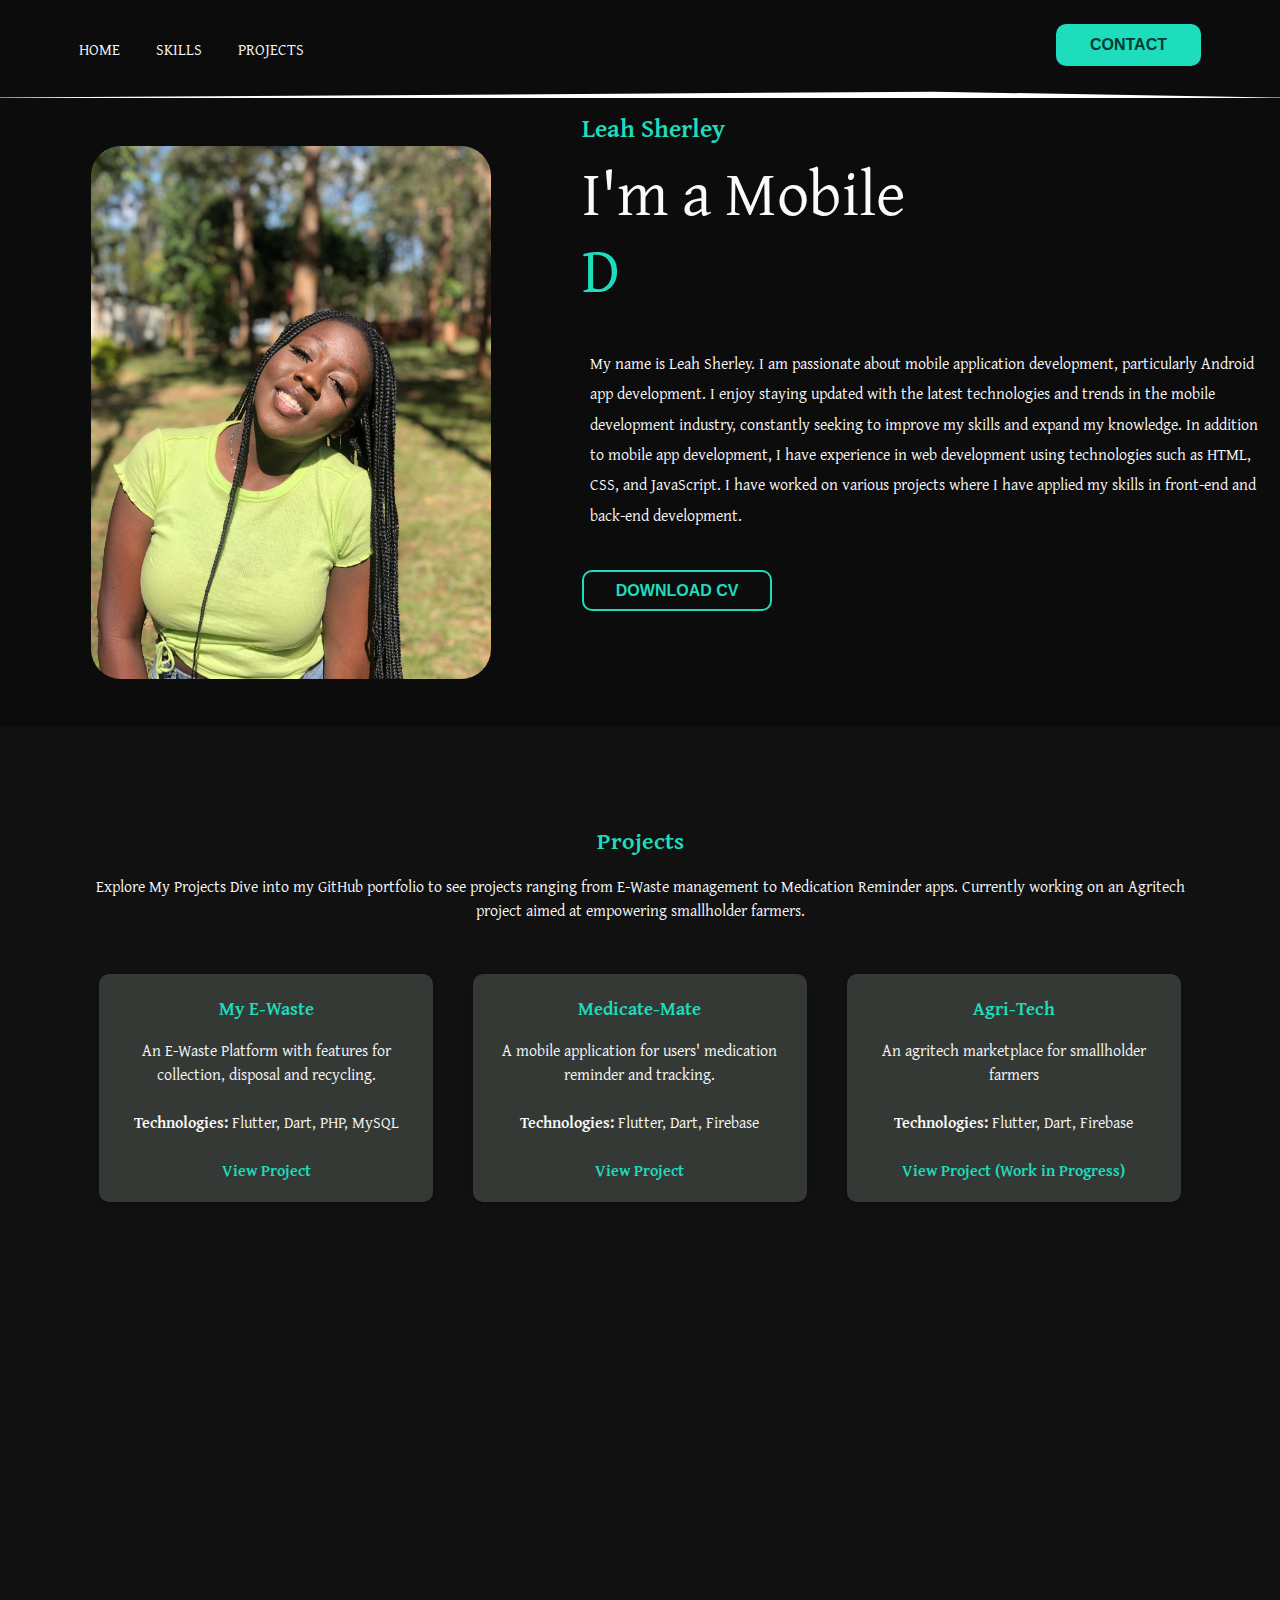
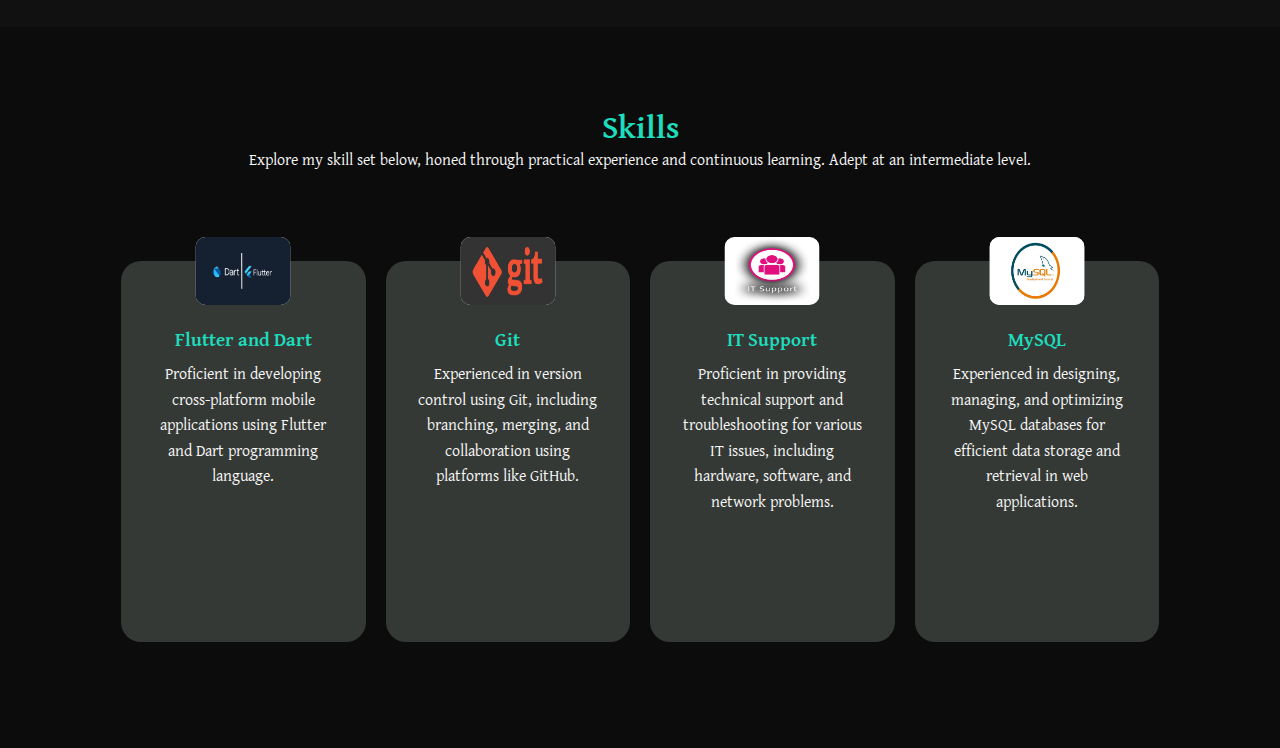
==== portfolio2.html @ f8600be5 "Initial commit" ====
<!DOCTYPE html>
<html lang="en">

<head>
    <meta charset="UTF-8" />
    <meta name="viewport" content="width=device-width, initial-scale=1.0" />
    <link rel="stylesheet" href="style2.css" />
    <link rel="stylesheet" href="path/to/font-awesome/css/font-awesome.min.css" />
    <title>LEAH SHERLEY</title>
</head>

<body>
    <header>
        <div class="container">
            <nav class="nav">
                <div class="nav-items">
                    <div>
                        <a href="#Home">Home</a>
                        <a href="#Skills">Skills</a>
                        <a href="#Projects">Projects</a>
                    </div>
                </div>
                <div class="nav-btn">
                    <button class="btn btn-primary">Contact</button>
                </div>
            </nav>
        </div>
    </header>
    <section id="contactForm" class="contact-form">
        <div class="container">
            <h2>Contact Form</h2>
            <form action="#" method="POST">
                <label for="name">Name:</label>
                <input type="text" id="name" name="name" required /><br /><br />
                <label for="email">Email:</label>
                <input type="email" id="email" name="email" required /><br /><br />
                <label for="message">Message:</label><br />
                <textarea id="message" name="message" rows="5" cols="50" required></textarea><br/><br/>
                <input type="submit" value="Submit" />
            </form>
        </div>
    </section>
    <div class="hero">
        <div class="image">
            <img src="/images/IMG_7433.jpg" alt="Leah Sherley" />
        </div>
        <div class="Information">
            <h6>Leah Sherley</h6>
            <h1>
                I'm a Mobile<br/>
                <span id="developer-text">Developer</span>
            </h1>
            <p>
                My name is Leah Sherley. I am passionate about mobile application development, particularly Android app development. I enjoy staying updated with the latest technologies and trends in the mobile development industry, constantly seeking to improve my skills
                and expand my knowledge. In addition to mobile app development, I have experience in web development using technologies such as HTML, CSS, and JavaScript. I have worked on various projects where I have applied my skills in front-end and
                back-end development.
            </p>
            <div>
                <button class="btn btn-secondary">Download CV</button>
            </div>
        </div>
    </div>
    <section id="Projects" class="github">
        <div class="container">
            <h2>Projects</h2>
            <p>
                Explore My Projects Dive into my GitHub portfolio to see projects ranging from E-Waste management to Medication Reminder apps. Currently working on an Agritech project aimed at empowering smallholder farmers.
            </p>
            <div class="projects">
                <div class="project">
                    <h3>My E-Waste</h3>
                    <p>
                        An E-Waste Platform with features for collection, disposal and recycling.
                    </p>
                    <p><strong>Technologies:</strong> Flutter, Dart, PHP, MySQL</p>
                    <a href="https://github.com/LeahSherley/E-Waste-Management">
                        <i class="fa fa-github"></i> View Project
                    </a>
                </div>
                <div class="project">
                    <h3>Medicate-Mate</h3>
                    <p>
                        A mobile application for users' medication reminder and tracking.
                    </p>
                    <p><strong>Technologies:</strong> Flutter, Dart, Firebase</p>

                    <a href="https://github.com/LeahSherley/MedicateMate">View Project</a>
                </div>
                <div class="project">
                    <h3>Agri-Tech</h3>
                    <p>An agritech marketplace for smallholder farmers</p>
                    <p><strong>Technologies:</strong> Flutter, Dart, Firebase</p>
                    <a href="#">View Project (Work in Progress)</a>
                </div>
            </div>
        </div>
    </section>

    <section id="Skills" class="skills">
        <div class="container">
            <h1 class="skills-head">Skills</h1>
            <p>
                Explore my skill set below, honed through practical experience and continuous learning. Adept at an intermediate level.
            </p>
            <div class="card-grid">
                <div class="card">
                    <img src="/images/flutter-dart.jpg" alt="Flutter and Dart " />
                    <h2>Flutter and Dart</h2>
                    <p>
                        Proficient in developing cross-platform mobile applications using Flutter and Dart programming language.
                    </p>
                </div>
                <div class="card">
                    <img src="/images/git.webp" alt="Git" />
                    <h2>Git</h2>
                    <p>
                        Experienced in version control using Git, including branching, merging, and collaboration using platforms like GitHub.
                    </p>
                </div>
                <div class="card">
                    <img src="/images/ITSupport.png " alt="IT support" />
                    <h2>IT Support</h2>
                    <p>
                        Proficient in providing technical support and troubleshooting for various IT issues, including hardware, software, and network problems.
                    </p>
                </div>
                <div class="card">
                    <img src="/images/MySQL-Logo.jpg" alt="MySQL" />
                    <h2>MySQL</h2>
                    <p>
                        Experienced in designing, managing, and optimizing MySQL databases for efficient data storage and retrieval in web applications.
                    </p>
                </div>
            </div>
        </div>
    </section>
    <script src="script.js"></script>

</body>

</html>
---- style2.css ----
@import url('https://fonts.googleapis.com/css2?family=Gentium+Plus&display=swap');
        @import 'utilities.css';
         :root {
            --primary: rgb(29, 221, 189);
            --bgDark: rgb(12, 12, 12);
            --white: rgb(250, 250, 250);
            --secondary: rgb(0, 59, 50);
            --bgLight: rgb(190, 181, 181);
        }
        
        * {
            margin: 0;
            padding: 0;
            box-sizing: border-box;
            -webkit-font-smoothing: antialiased;
        }
        
        .nav {
            display: flex;
            align-items: center;
            justify-content: space-between;
        }
        
        header {
            background-color: var(--bgDark);
            clip-path: polygon(0 0, 100% 0, 100% 100%, 73% 94%, 0 100%);
        }
        
        header nav .nav-items a {
            color: var(--white);
            text-decoration: none;
            margin-right: 2rem;
            text-transform: uppercase;
            transition: all 0.2s ease;
        }
        
        header nav .nav-items a:hover {
            color: var(--primary);
        }
        
        header nav {
            padding: 2rem 0;
        }
        
        .nav-items {
            display: flex;
            justify-content: right;
        }
        
        body {
            font-family: 'Gentium Plus', serif;
        }
        
        .container {
            max-width: 1152px;
            padding: 0 15px;
            margin: 0 auto;
        }
        
        .hero {
            padding-top: 3rem;
            padding-bottom: 3rem;
            background-color: var(--bgDark);
            display: flex;
            align-items: center;
            justify-content: space-between;
        }
        
        .hero .image img {
            width: 400px;
            border-radius: 30px;
        }
        
        .hero .image {
            flex: 1;
            display: flex;
            justify-content: center;
            align-items: center;
        }
        
        .hero .Information {
            color: var(--white);
            margin-top: -7rem;
            flex: 1.2;
        }
        
        .hero .Information h6 {
            font-size: 1.6rem;
            color: var(--primary);
            margin-bottom: 0.5rem;
            margin-top: 0.5rem;
        }
        
        .hero .Information h1 {
            font-size: 4rem;
            font-weight: 100;
            margin-bottom: 2rem;
            line-height: 1.2;
        }
        
        .hero .Information h1 span {
            color: var(--primary);
        }
        
        .hero .Information p {
            line-height: 1.9;
            margin-bottom: 2rem;
            padding: 0.5rem;
            text-align: start;
            justify-content: left;
        }
        
        .btn {
            padding: 0.6rem 2rem;
            font-size: 1rem;
            font-weight: 600;
            border: 2px solid transparent;
            outline: none;
            cursor: pointer;
            text-transform: uppercase;
            transition: all 0.2s ease;
            border-radius: 10px;
        }
        
        .btn-primary {
            background-color: var(--primary);
            color: var(--secondary);
            margin-top: -15rem;
        }
        
        .btn-primary:hover {
            background: transparent;
            border-color: var(--primary);
            color: var(--primary);
        }
        
        .btn-secondary {
            background: transparent;
            color: var(--primary);
            border-color: var(--primary);
        }
        
        .btn-secondary:hover {
            background: var(--primary);
            color: var(--secondary);
        }
        
        section {
            padding: 6rem;
        }
        
        section.about h1 {
            margin-bottom: 1rem;
            font-size: 1.6rem;
            font-weight: 600;
        }
        
        section.about h1 span {
            color: var(--primary);
        }
        
        section.about h3 {
            font-size: 1rem;
            margin-bottom: 1rem;
            font-weight: 600;
        }
        
        section.about p {
            font-family: 'Gentium Plus', serif;
            color: var(--secondary);
            line-height: 1.9rem;
            margin-bottom: 2rem;
        }
        
        section.about .socials {
            display: flex;
        }
        
        section.about .socials a {
            display: flex;
            align-items: center;
            justify-content: center;
            width: 35px;
            margin-right: 0.8rem;
            border-radius: 50%;
        }
        
        section.about .socials a:hover {
            background: var(--primary);
        }
        
        section.skills {
            background: var(--bgDark);
        }
        
        .skills-head {
            color: rgb(l0, 9, 9);
            text-align: center;
            margin-bottom: 1rem;
            line-height: 0.5rem;
            color: var(--primary);
        }
        
        .skillss-head,
        p {
            color: var(--white);
            font-family: 'Gentium Plus', serif;
            text-align: center;
            margin-bottom: 5rem;
            font-weight: 400;
        }
        
        .card {
            flex: 0 1 calc(25% - 20px);
            margin: 10px;
            padding: 25px;
            border-radius: 20px;
        }
        
        .card h2 {
            margin-top: 1rem;
            color: var(--primary);
        }
        
        .card img {
            width: 95px;
            height: 68px;
            background: white;
            border-radius: 10px;
        }
        
        .card-grid {
            display: flex;
            justify-content: space-around;
            flex-wrap: wrap;
        }
        
        section.skills .card-grid .card {
            background: #353935;
            padding: 3rem 2rem;
            position: relative;
            text-align: center;
            transition: all 0.2s ease;
        }
        
        section.skills .card-grid .card img {
            position: absolute;
            top: -1.5rem;
            left: 50%;
            transform: translateX(-50%);
            color: var();
        }
        
        section.skills .card-grid .card h2 {
            font-weight: 600;
            font-size: 1.2rem;
            margin-bottom: 0.5rem;
        }
        
        section.skills .card-grid .card p {
            font-family: 'Gentium Plus', serif;
            color: var(--white);
            line-height: 1.6;
        }
        
        section.skills .card-grid .card:hover {
            background: var(--primary);
        }
        
        section.skills .card-grid .card:hover h2 {
            color: var(--white);
        }
        
        section.skills .card-grid .card:hover p {
            color: var(--bgDark);
        }
        
        .skills {
            transition: transform 0.3s ease;
        }
        
        .skills:hover {
            transform: scale(1.05);
        }
        
        section.github {
            background: rgb(17, 17, 17);
            padding: 6rem 0;
        }
        
        .github {
            transition: transform 0.3s ease;
            height: 100vh;
        }
        
        .github:hover {
            transform: scale(1.05);
        }
        
        .github h2 {
            color: var(--primary);
            text-align: center;
            margin-bottom: 1rem;
        }
        
        .github p {
            color: var(--white);
            font-family: 'Gentium Plus', serif;
            text-align: center;
            margin-bottom: 2rem;
            font-weight: 500;
        }
        
        .projects {
            display: flex;
            flex-wrap: wrap;
            justify-content: center;
        }
        
        .project {
            background-color: #353935;
            border-radius: 10px;
            padding: 20px;
            margin: 20px;
            width: calc(33.33% - 40px);
            box-shadow: 0 4px 6px rgba(0, 0, 0, 0.1);
            text-align: center;
            transition: transform 0.3s ease;
        }
        
        .project:hover {
            transform: scale(1.05);
        }
        
        .project h3 {
            color: var(--primary);
            margin-bottom: 1rem;
        }
        
        .project p {
            color: var(--white);
            margin-bottom: 1.5rem;
        }
        
        .project a {
            color: var(--primary);
            text-decoration: none;
            font-weight: 600;
            transition: color 0.2s ease;
        }
        
        .project a:hover {
            color: var(--bgDark);
        }
        
        project a:hover {
            color: var(--secondary);
        }
        
        @media screen and (max-width: 768px) {
            .nav-items {
                justify-content: center;
            }
            .hero .image img {
                max-width: 300px;
            }
            .card {
                flex: 0 1 calc(50% - 20px);
            }
            .project {
                width: calc(50% - 40px);
            }
        }
        
        @media screen and (max-width: 576px) {
            .hero .image img {
                max-width: 200px;
            }
            .card {
                flex: 0 1 calc(100% - 20px);
            }
            .project {
                width: calc(100% - 40px);
            }
        }
        
        .contact-form {
            display: none;
        }
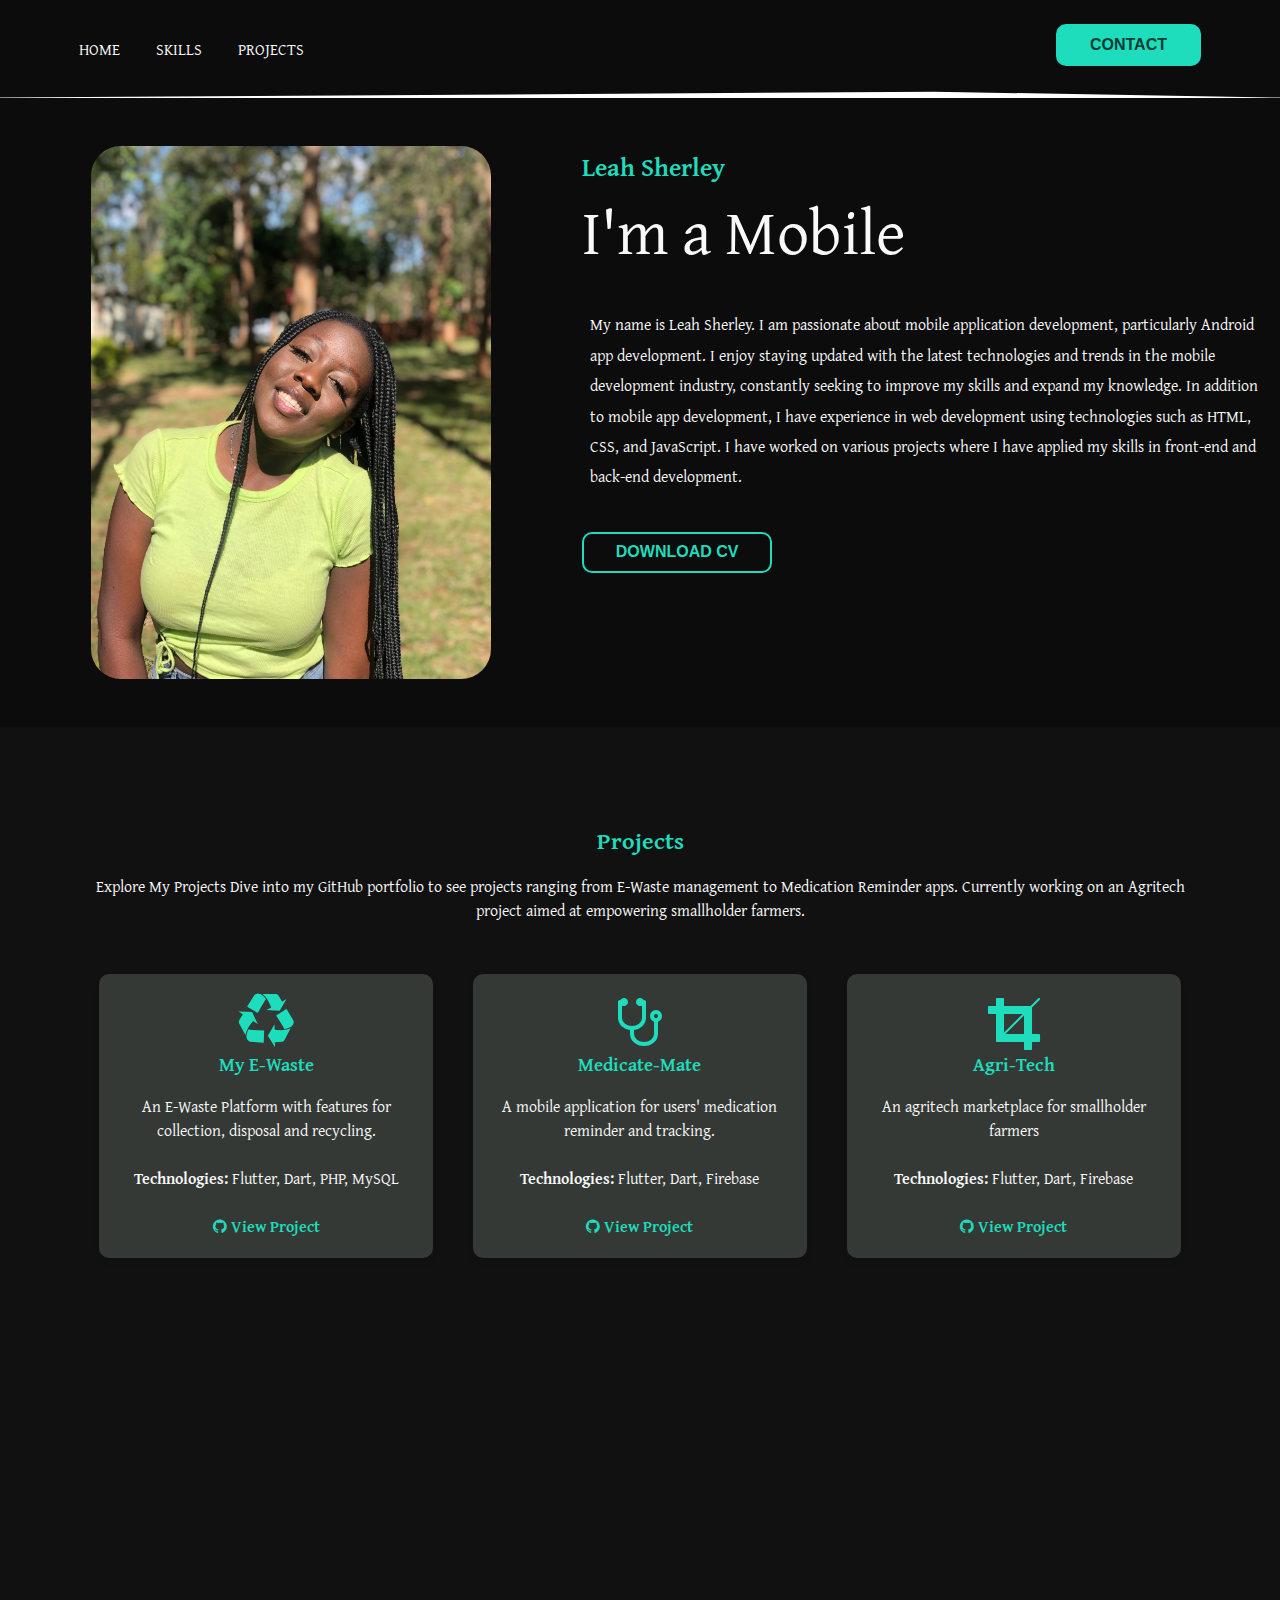
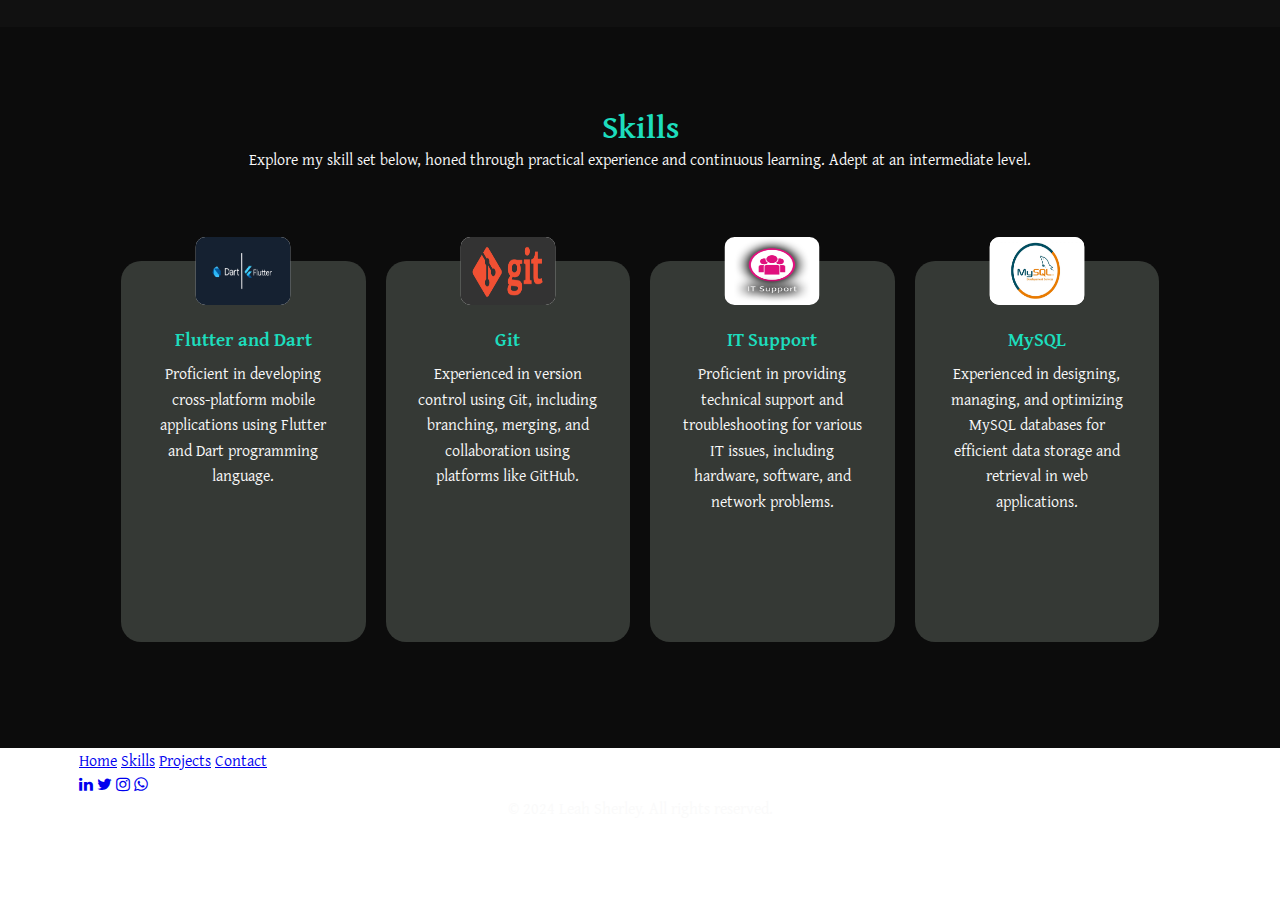
==== commit 22923301: "Added contact section and footer" ====
--- a/portfolio2.html
+++ b/portfolio2.html
@@ -5,7 +5,7 @@
     <meta charset="UTF-8" />
     <meta name="viewport" content="width=device-width, initial-scale=1.0" />
     <link rel="stylesheet" href="style2.css" />
-    <link rel="stylesheet" href="path/to/font-awesome/css/font-awesome.min.css" />
+    <link rel="stylesheet" href="https://cdnjs.cloudflare.com/ajax/libs/font-awesome/4.7.0/css/font-awesome.min.css">
     <title>LEAH SHERLEY</title>
 </head>
 
@@ -21,33 +21,19 @@
                     </div>
                 </div>
                 <div class="nav-btn">
-                    <button class="btn btn-primary">Contact</button>
+                    <button class="btn btn-primary" onclick="window.location.href='#contactForm'">Contact</button>
                 </div>
             </nav>
         </div>
     </header>
-    <section id="contactForm" class="contact-form">
-        <div class="container">
-            <h2>Contact Form</h2>
-            <form action="#" method="POST">
-                <label for="name">Name:</label>
-                <input type="text" id="name" name="name" required /><br /><br />
-                <label for="email">Email:</label>
-                <input type="email" id="email" name="email" required /><br /><br />
-                <label for="message">Message:</label><br />
-                <textarea id="message" name="message" rows="5" cols="50" required></textarea><br/><br/>
-                <input type="submit" value="Submit" />
-            </form>
-        </div>
-    </section>
-    <div class="hero">
-        <div class="image">
-            <img src="/images/IMG_7433.jpg" alt="Leah Sherley" />
+    <div id="Home" class=" hero ">
+        <div class="image ">
+            <img src="/images/IMG_7433.jpg " alt="Leah Sherley " />
         </div>
         <div class="Information">
             <h6>Leah Sherley</h6>
             <h1>
-                I'm a Mobile<br/>
+                I'm a Mobile<br />
                 <span id="developer-text">Developer</span>
             </h1>
             <p>
@@ -56,76 +42,76 @@
                 back-end development.
             </p>
             <div>
-                <button class="btn btn-secondary">Download CV</button>
+                <button class="btn btn-secondary ">Download CV</button>
             </div>
         </div>
     </div>
-    <section id="Projects" class="github">
-        <div class="container">
+    <section id="Projects" class="github ">
+        <div class="container ">
             <h2>Projects</h2>
             <p>
                 Explore My Projects Dive into my GitHub portfolio to see projects ranging from E-Waste management to Medication Reminder apps. Currently working on an Agritech project aimed at empowering smallholder farmers.
             </p>
             <div class="projects">
-                <div class="project">
-                    <h3>My E-Waste</h3>
+                <div class="project ">
+                    <h3><i class="fa fa-recycle fa-3x"></i><br>My E-Waste</h3>
                     <p>
                         An E-Waste Platform with features for collection, disposal and recycling.
                     </p>
                     <p><strong>Technologies:</strong> Flutter, Dart, PHP, MySQL</p>
-                    <a href="https://github.com/LeahSherley/E-Waste-Management">
-                        <i class="fa fa-github"></i> View Project
+                    <a href="https://github.com/LeahSherley/E-Waste-Management ">
+                        <i class="fa fa-github "></i> View Project
                     </a>
                 </div>
-                <div class="project">
-                    <h3>Medicate-Mate</h3>
+                <div class="project ">
+                    <h3><i class="fa fa-stethoscope fa-3x"></i>
+                        <br>Medicate-Mate
+                    </h3>
                     <p>
                         A mobile application for users' medication reminder and tracking.
                     </p>
                     <p><strong>Technologies:</strong> Flutter, Dart, Firebase</p>
-
-                    <a href="https://github.com/LeahSherley/MedicateMate">View Project</a>
+                    <a href="https://github.com/LeahSherley/MedicateMate "><i class="fa fa-github "></i> View Project</a>
                 </div>
-                <div class="project">
-                    <h3>Agri-Tech</h3>
+                <div class="project ">
+                    <h3><i class="fa fa-crop fa-3x"></i><br>Agri-Tech</h3>
                     <p>An agritech marketplace for smallholder farmers</p>
                     <p><strong>Technologies:</strong> Flutter, Dart, Firebase</p>
-                    <a href="#">View Project (Work in Progress)</a>
+                    <a href="#"> <i class="fa fa-github "></i> View Project</a>
                 </div>
             </div>
         </div>
     </section>
-
-    <section id="Skills" class="skills">
-        <div class="container">
-            <h1 class="skills-head">Skills</h1>
+    <section id="Skills" class="skills ">
+        <div class="container ">
+            <h1 class="skills-head ">Skills</h1>
             <p>
                 Explore my skill set below, honed through practical experience and continuous learning. Adept at an intermediate level.
             </p>
-            <div class="card-grid">
-                <div class="card">
-                    <img src="/images/flutter-dart.jpg" alt="Flutter and Dart " />
+            <div class="card-grid ">
+                <div class="card ">
+                    <img src="/images/flutter-dart.jpg " alt="Flutter and Dart " />
                     <h2>Flutter and Dart</h2>
                     <p>
                         Proficient in developing cross-platform mobile applications using Flutter and Dart programming language.
                     </p>
                 </div>
-                <div class="card">
-                    <img src="/images/git.webp" alt="Git" />
+                <div class="card ">
+                    <img src="/images/git.webp " alt="Git " />
                     <h2>Git</h2>
                     <p>
                         Experienced in version control using Git, including branching, merging, and collaboration using platforms like GitHub.
                     </p>
                 </div>
-                <div class="card">
-                    <img src="/images/ITSupport.png " alt="IT support" />
+                <div class="card ">
+                    <img src="/images/ITSupport.png " alt="IT support " />
                     <h2>IT Support</h2>
                     <p>
                         Proficient in providing technical support and troubleshooting for various IT issues, including hardware, software, and network problems.
                     </p>
                 </div>
-                <div class="card">
-                    <img src="/images/MySQL-Logo.jpg" alt="MySQL" />
+                <div class="card ">
+                    <img src="/images/MySQL-Logo.jpg " alt="MySQL " />
                     <h2>MySQL</h2>
                     <p>
                         Experienced in designing, managing, and optimizing MySQL databases for efficient data storage and retrieval in web applications.
@@ -134,8 +120,46 @@
             </div>
         </div>
     </section>
-    <script src="script.js"></script>
-
+    <section id="contactForm" class="contact-form">
+        <div class="container ">
+            <h1>Contact Me</h1>
+            <h2>Feel free to reach out to me for inquiries, collaborations and Opportunities!</h2>
+            <form action="# " method="POST ">
+                <label for="name ">Name:</label>
+                <input type="text " id="name " name="name " required /><br/><br/>
+                <label for="email ">Email:</label>
+                <input type="email " id="email " name="email " required /><br /><br/>
+                <label for="message ">Message:</label><br/>
+                <textarea id="message " name="message " rows="5 " cols="50 " required></textarea>
+                <br/><br/>
+                <div>
+                    <button class="btn btn-secondary ">Submit</button>
+                </div>
+            </form>
+        </div>
+    </section>
+    <footer class="footer ">
+        <div class="container ">
+            <div class="footer-content ">
+                <div class="footer-links ">
+                    <a href="#Home " id="Home">Home</a>
+                    <a href="#Skills " id="Skills">Skills</a>
+                    <a href="#Projects " id="Projects">Projects</a>
+                    <a href="#Contact " id="contactForm">Contact</a>
+                </div>
+                <div class="social-icons ">
+                    <a href="# "><i class="fa fa-linkedin "></i></a>
+                    <a href="# "><i class="fa fa-twitter "></i></a>
+                    <a href="# "><i class="fa fa-instagram "></i></a>
+                    <a href="# "><i class="fa fa-whatsapp "></i></a>
+                </div>
+            </div>
+            <p class="copyright ">© 2024 Leah Sherley. All rights reserved.</p>
+        </div>
+    </footer>
+    <script src="script.js "></script>
 </body>
 
+</html>
+
 </html>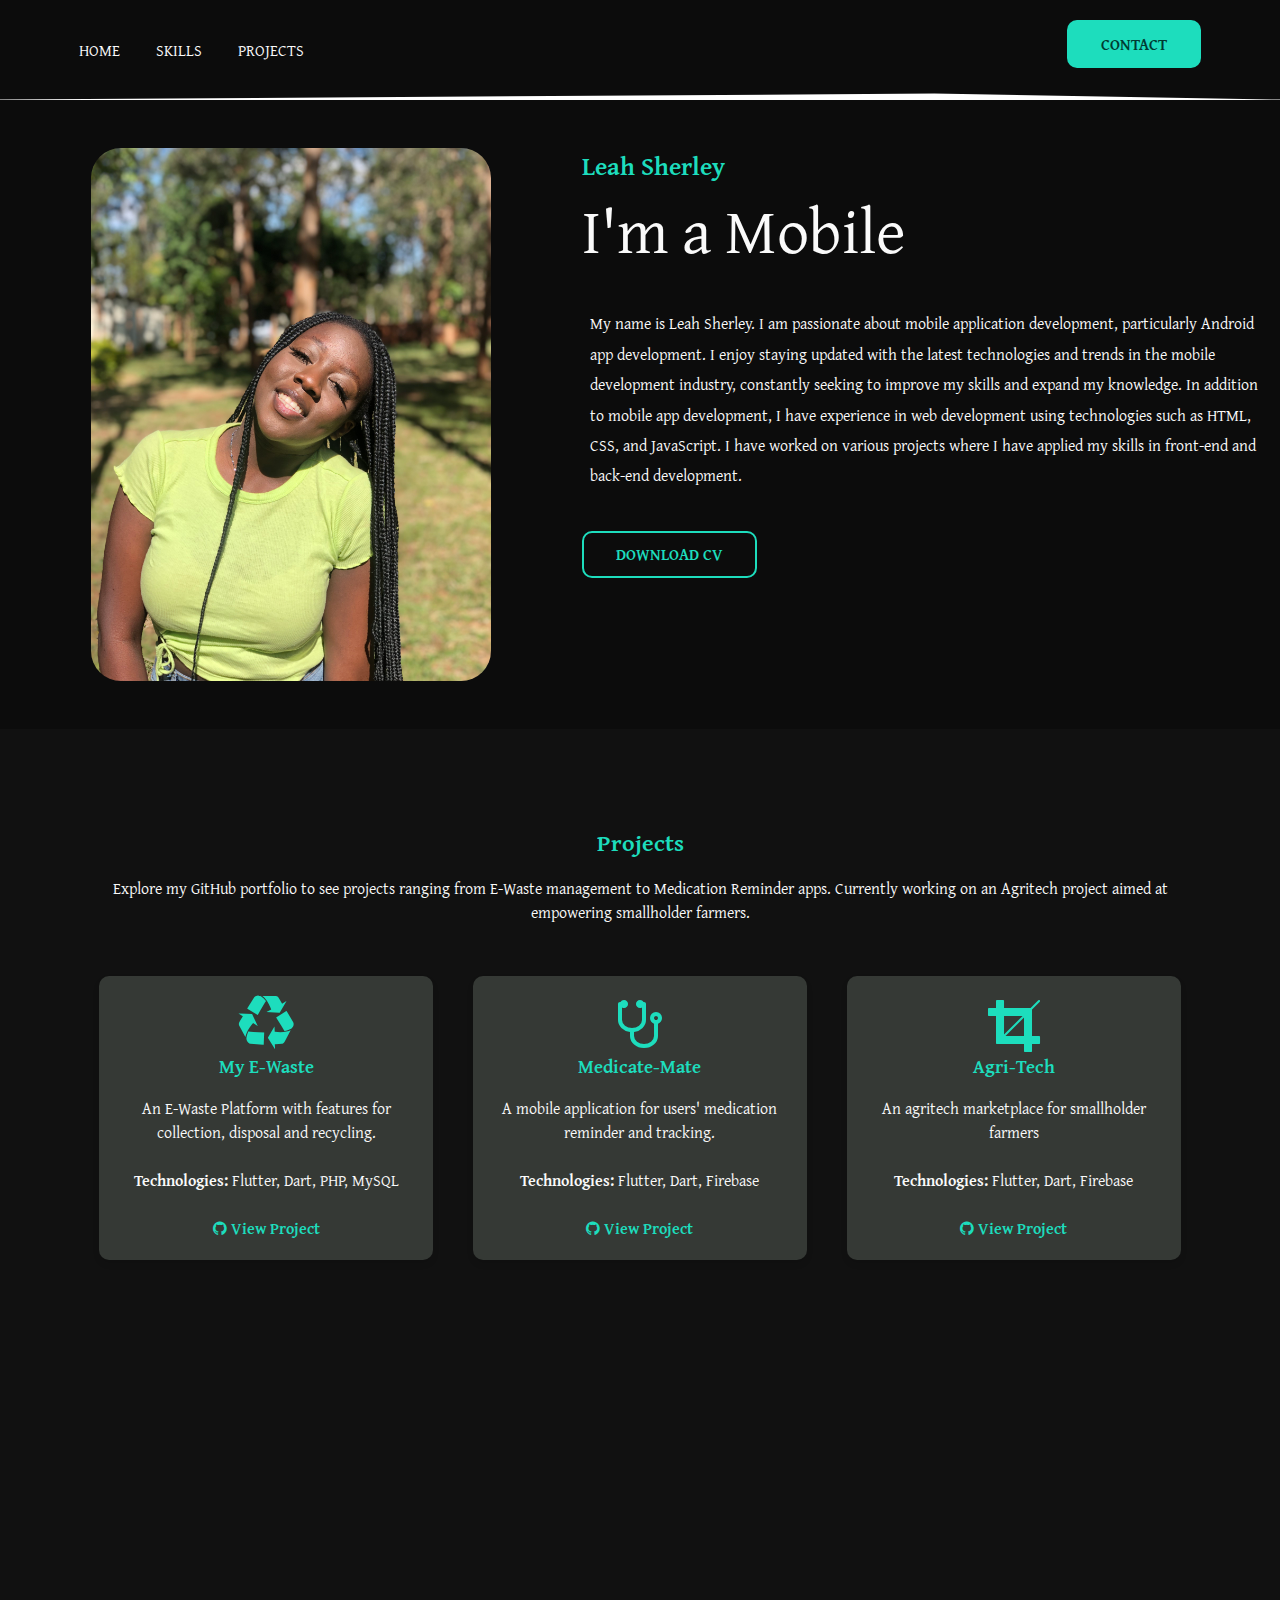
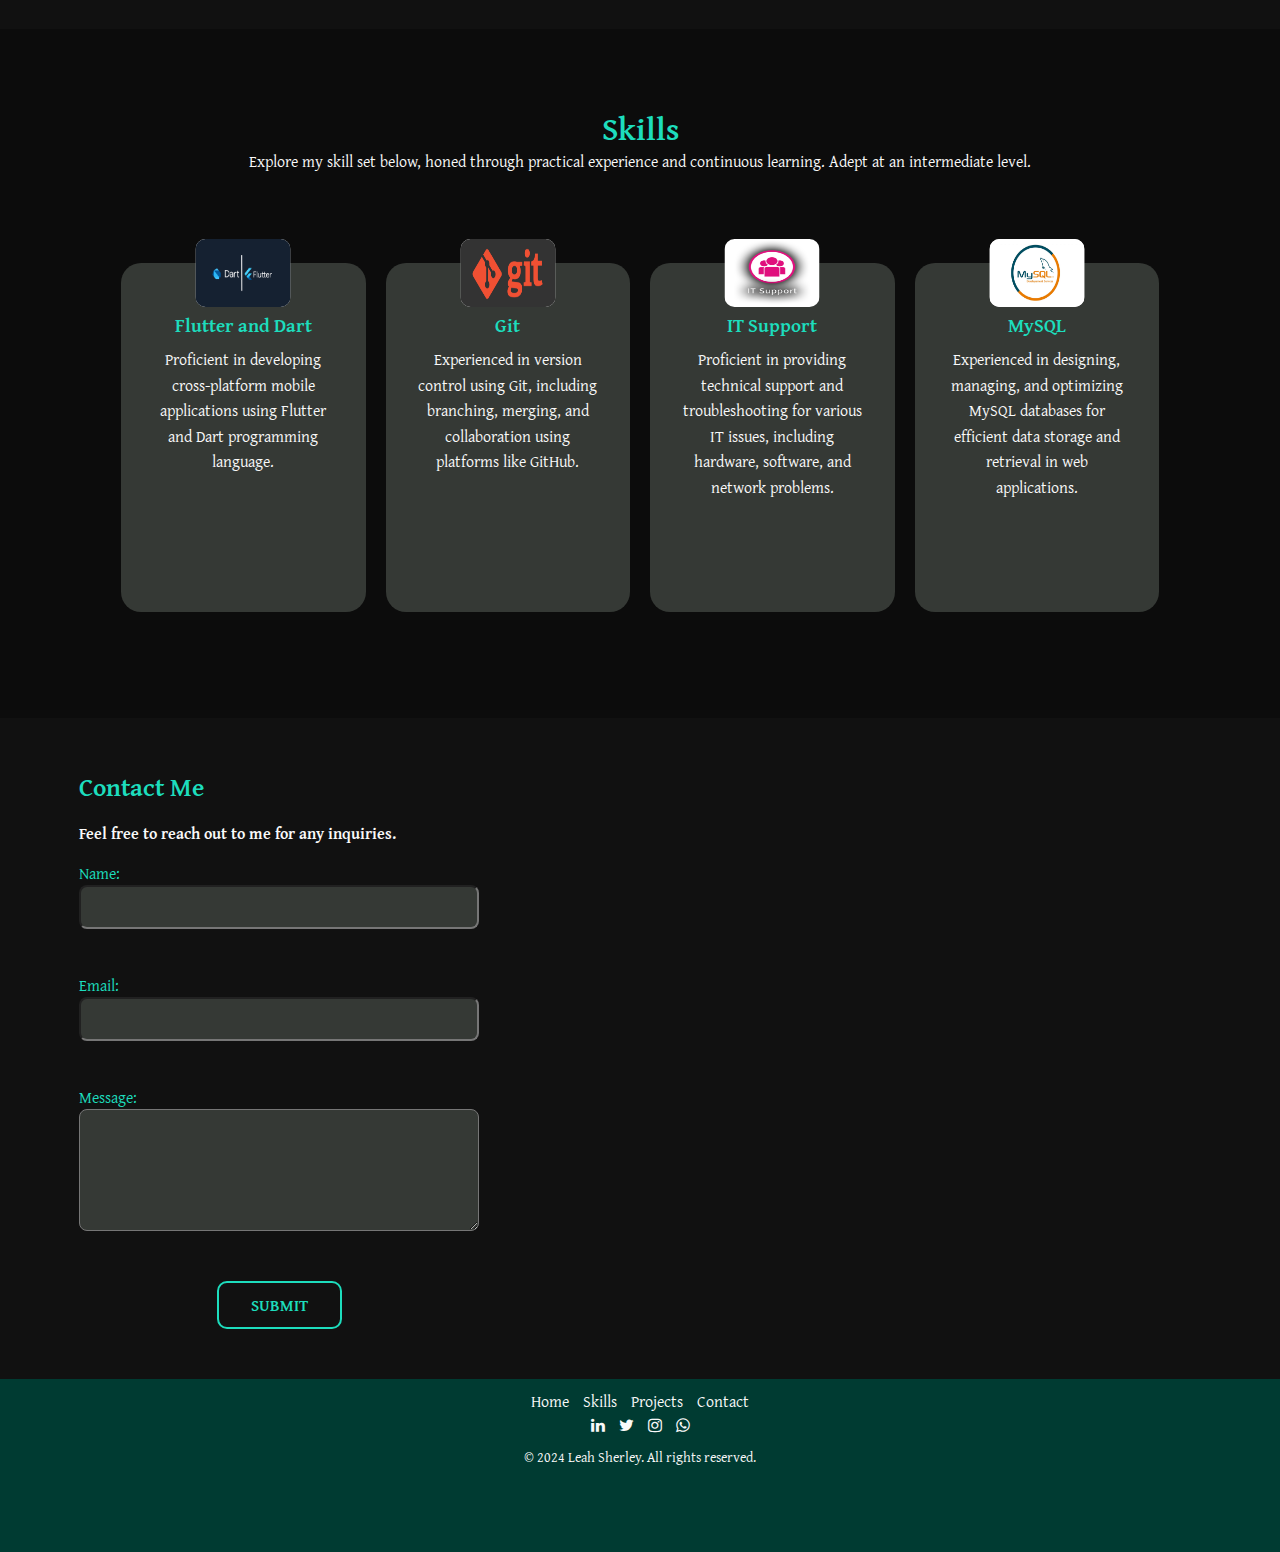
==== commit e0ee859d: "Added more layout" ====
--- a/portfolio2.html
+++ b/portfolio2.html
@@ -46,14 +46,14 @@
             </div>
         </div>
     </div>
-    <section id="Projects" class="github ">
-        <div class="container ">
+    <section id="Projects" class="github">
+        <div class="container">
             <h2>Projects</h2>
             <p>
-                Explore My Projects Dive into my GitHub portfolio to see projects ranging from E-Waste management to Medication Reminder apps. Currently working on an Agritech project aimed at empowering smallholder farmers.
+                Explore my GitHub portfolio to see projects ranging from E-Waste management to Medication Reminder apps. Currently working on an Agritech project aimed at empowering smallholder farmers.
             </p>
             <div class="projects">
-                <div class="project ">
+                <div class="project">
                     <h3><i class="fa fa-recycle fa-3x"></i><br>My E-Waste</h3>
                     <p>
                         An E-Waste Platform with features for collection, disposal and recycling.
@@ -73,7 +73,7 @@
                     <p><strong>Technologies:</strong> Flutter, Dart, Firebase</p>
                     <a href="https://github.com/LeahSherley/MedicateMate "><i class="fa fa-github "></i> View Project</a>
                 </div>
-                <div class="project ">
+                <div class="project">
                     <h3><i class="fa fa-crop fa-3x"></i><br>Agri-Tech</h3>
                     <p>An agritech marketplace for smallholder farmers</p>
                     <p><strong>Technologies:</strong> Flutter, Dart, Firebase</p>
@@ -82,7 +82,7 @@
             </div>
         </div>
     </section>
-    <section id="Skills" class="skills ">
+    <section id="Skills" class="skills">
         <div class="container ">
             <h1 class="skills-head ">Skills</h1>
             <p>
@@ -96,21 +96,21 @@
                         Proficient in developing cross-platform mobile applications using Flutter and Dart programming language.
                     </p>
                 </div>
-                <div class="card ">
+                <div class="card">
                     <img src="/images/git.webp " alt="Git " />
                     <h2>Git</h2>
                     <p>
                         Experienced in version control using Git, including branching, merging, and collaboration using platforms like GitHub.
                     </p>
                 </div>
-                <div class="card ">
+                <div class="card">
                     <img src="/images/ITSupport.png " alt="IT support " />
                     <h2>IT Support</h2>
                     <p>
                         Proficient in providing technical support and troubleshooting for various IT issues, including hardware, software, and network problems.
                     </p>
                 </div>
-                <div class="card ">
+                <div class="card">
                     <img src="/images/MySQL-Logo.jpg " alt="MySQL " />
                     <h2>MySQL</h2>
                     <p>
@@ -121,9 +121,11 @@
         </div>
     </section>
     <section id="contactForm" class="contact-form">
-        <div class="container ">
-            <h1>Contact Me</h1>
-            <h2>Feel free to reach out to me for inquiries, collaborations and Opportunities!</h2>
+        <div class="container">
+            <div class="form-header">
+                <h1>Contact Me</h1>
+                <h2>Feel free to reach out to me for any inquiries.</h2>
+            </div>
             <form action="# " method="POST ">
                 <label for="name ">Name:</label>
                 <input type="text " id="name " name="name " required /><br/><br/>
@@ -132,9 +134,11 @@
                 <label for="message ">Message:</label><br/>
                 <textarea id="message " name="message " rows="5 " cols="50 " required></textarea>
                 <br/><br/>
-                <div>
-                    <button class="btn btn-secondary ">Submit</button>
-                </div>
+                <center>
+                    <div>
+                        <button class="btn btn-secondary ">Submit</button>
+                    </div>
+                </center>
             </form>
         </div>
     </section>
@@ -154,7 +158,7 @@
                     <a href="# "><i class="fa fa-whatsapp "></i></a>
                 </div>
             </div>
-            <p class="copyright ">© 2024 Leah Sherley. All rights reserved.</p>
+            <p class="copyright">© 2024 Leah Sherley. All rights reserved.</p>
         </div>
     </footer>
     <script src="script.js "></script>
--- a/style2.css
+++ b/style2.css
@@ -1,389 +1,443 @@
-        @import url('https://fonts.googleapis.com/css2?family=Gentium+Plus&display=swap');
-        @import 'utilities.css';
-         :root {
-            --primary: rgb(29, 221, 189);
-            --bgDark: rgb(12, 12, 12);
-            --white: rgb(250, 250, 250);
-            --secondary: rgb(0, 59, 50);
-            --bgLight: rgb(190, 181, 181);
-        }
-        
-        * {
-            margin: 0;
-            padding: 0;
-            box-sizing: border-box;
-            -webkit-font-smoothing: antialiased;
-        }
-        
-        .nav {
-            display: flex;
-            align-items: center;
-            justify-content: space-between;
-        }
-        
-        header {
-            background-color: var(--bgDark);
-            clip-path: polygon(0 0, 100% 0, 100% 100%, 73% 94%, 0 100%);
-        }
-        
-        header nav .nav-items a {
-            color: var(--white);
-            text-decoration: none;
-            margin-right: 2rem;
-            text-transform: uppercase;
-            transition: all 0.2s ease;
-        }
-        
-        header nav .nav-items a:hover {
-            color: var(--primary);
-        }
-        
-        header nav {
-            padding: 2rem 0;
-        }
-        
-        .nav-items {
-            display: flex;
-            justify-content: right;
-        }
-        
-        body {
-            font-family: 'Gentium Plus', serif;
-        }
-        
-        .container {
-            max-width: 1152px;
-            padding: 0 15px;
-            margin: 0 auto;
-        }
-        
-        .hero {
-            padding-top: 3rem;
-            padding-bottom: 3rem;
-            background-color: var(--bgDark);
-            display: flex;
-            align-items: center;
-            justify-content: space-between;
-        }
-        
-        .hero .image img {
-            width: 400px;
-            border-radius: 30px;
-        }
-        
-        .hero .image {
-            flex: 1;
-            display: flex;
-            justify-content: center;
-            align-items: center;
-        }
-        
-        .hero .Information {
-            color: var(--white);
-            margin-top: -7rem;
-            flex: 1.2;
-        }
-        
-        .hero .Information h6 {
-            font-size: 1.6rem;
-            color: var(--primary);
-            margin-bottom: 0.5rem;
-            margin-top: 0.5rem;
-        }
-        
-        .hero .Information h1 {
-            font-size: 4rem;
-            font-weight: 100;
-            margin-bottom: 2rem;
-            line-height: 1.2;
-        }
-        
-        .hero .Information h1 span {
-            color: var(--primary);
-        }
-        
-        .hero .Information p {
-            line-height: 1.9;
-            margin-bottom: 2rem;
-            padding: 0.5rem;
-            text-align: start;
-            justify-content: left;
-        }
-        
-        .btn {
-            padding: 0.6rem 2rem;
-            font-size: 1rem;
-            font-weight: 600;
-            border: 2px solid transparent;
-            outline: none;
-            cursor: pointer;
-            text-transform: uppercase;
-            transition: all 0.2s ease;
-            border-radius: 10px;
-        }
-        
-        .btn-primary {
-            background-color: var(--primary);
-            color: var(--secondary);
-            margin-top: -15rem;
-        }
-        
-        .btn-primary:hover {
-            background: transparent;
-            border-color: var(--primary);
-            color: var(--primary);
-        }
-        
-        .btn-secondary {
-            background: transparent;
-            color: var(--primary);
-            border-color: var(--primary);
-        }
-        
-        .btn-secondary:hover {
-            background: var(--primary);
-            color: var(--secondary);
-        }
-        
-        section {
-            padding: 6rem;
-        }
-        
-        section.about h1 {
-            margin-bottom: 1rem;
-            font-size: 1.6rem;
-            font-weight: 600;
-        }
-        
-        section.about h1 span {
-            color: var(--primary);
-        }
-        
-        section.about h3 {
-            font-size: 1rem;
-            margin-bottom: 1rem;
-            font-weight: 600;
-        }
-        
-        section.about p {
-            font-family: 'Gentium Plus', serif;
-            color: var(--secondary);
-            line-height: 1.9rem;
-            margin-bottom: 2rem;
-        }
-        
-        section.about .socials {
-            display: flex;
-        }
-        
-        section.about .socials a {
-            display: flex;
-            align-items: center;
-            justify-content: center;
-            width: 35px;
-            margin-right: 0.8rem;
-            border-radius: 50%;
-        }
-        
-        section.about .socials a:hover {
-            background: var(--primary);
-        }
-        
-        section.skills {
-            background: var(--bgDark);
-        }
-        
-        .skills-head {
-            color: rgb(l0, 9, 9);
-            text-align: center;
-            margin-bottom: 1rem;
-            line-height: 0.5rem;
-            color: var(--primary);
-        }
-        
-        .skillss-head,
-        p {
-            color: var(--white);
-            font-family: 'Gentium Plus', serif;
-            text-align: center;
-            margin-bottom: 5rem;
-            font-weight: 400;
-        }
-        
-        .card {
-            flex: 0 1 calc(25% - 20px);
-            margin: 10px;
-            padding: 25px;
-            border-radius: 20px;
-        }
-        
-        .card h2 {
-            margin-top: 1rem;
-            color: var(--primary);
-        }
-        
-        .card img {
-            width: 95px;
-            height: 68px;
-            background: white;
-            border-radius: 10px;
-        }
-        
-        .card-grid {
-            display: flex;
-            justify-content: space-around;
-            flex-wrap: wrap;
-        }
-        
-        section.skills .card-grid .card {
-            background: #353935;
-            padding: 3rem 2rem;
-            position: relative;
-            text-align: center;
-            transition: all 0.2s ease;
-        }
-        
-        section.skills .card-grid .card img {
-            position: absolute;
-            top: -1.5rem;
-            left: 50%;
-            transform: translateX(-50%);
-            color: var();
-        }
-        
-        section.skills .card-grid .card h2 {
-            font-weight: 600;
-            font-size: 1.2rem;
-            margin-bottom: 0.5rem;
-        }
-        
-        section.skills .card-grid .card p {
-            font-family: 'Gentium Plus', serif;
-            color: var(--white);
-            line-height: 1.6;
-        }
-        
-        section.skills .card-grid .card:hover {
-            background: var(--primary);
-        }
-        
-        section.skills .card-grid .card:hover h2 {
-            color: var(--white);
-        }
-        
-        section.skills .card-grid .card:hover p {
-            color: var(--bgDark);
-        }
-        
-        .skills {
-            transition: transform 0.3s ease;
-        }
-        
-        .skills:hover {
-            transform: scale(1.05);
-        }
-        
-        section.github {
-            background: rgb(17, 17, 17);
-            padding: 6rem 0;
-        }
-        
-        .github {
-            transition: transform 0.3s ease;
-            height: 100vh;
-        }
-        
-        .github:hover {
-            transform: scale(1.05);
-        }
-        
-        .github h2 {
-            color: var(--primary);
-            text-align: center;
-            margin-bottom: 1rem;
-        }
-        
-        .github p {
-            color: var(--white);
-            font-family: 'Gentium Plus', serif;
-            text-align: center;
-            margin-bottom: 2rem;
-            font-weight: 500;
-        }
-        
-        .projects {
-            display: flex;
-            flex-wrap: wrap;
-            justify-content: center;
-        }
-        
-        .project {
-            background-color: #353935;
-            border-radius: 10px;
-            padding: 20px;
-            margin: 20px;
-            width: calc(33.33% - 40px);
-            box-shadow: 0 4px 6px rgba(0, 0, 0, 0.1);
-            text-align: center;
-            transition: transform 0.3s ease;
-        }
-        
-        .project:hover {
-            transform: scale(1.05);
-        }
-        
-        .project h3 {
-            color: var(--primary);
-            margin-bottom: 1rem;
-        }
-        
-        .project p {
-            color: var(--white);
-            margin-bottom: 1.5rem;
-        }
-        
-        .project a {
-            color: var(--primary);
-            text-decoration: none;
-            font-weight: 600;
-            transition: color 0.2s ease;
-        }
-        
-        .project a:hover {
-            color: var(--bgDark);
-        }
-        
-        project a:hover {
-            color: var(--secondary);
-        }
-        
-        @media screen and (max-width: 768px) {
-            .nav-items {
-                justify-content: center;
-            }
-            .hero .image img {
-                max-width: 300px;
-            }
-            .card {
-                flex: 0 1 calc(50% - 20px);
-            }
-            .project {
-                width: calc(50% - 40px);
-            }
-        }
-        
-        @media screen and (max-width: 576px) {
-            .hero .image img {
-                max-width: 200px;
-            }
-            .card {
-                flex: 0 1 calc(100% - 20px);
-            }
-            .project {
-                width: calc(100% - 40px);
-            }
-        }
-        
-        .contact-form {
-            display: none;
-        }+@import url('https://fonts.googleapis.com/css2?family=Gentium+Plus&display=swap');
+@import 'utilities.css';
+ :root {
+    --primary: rgb(29, 221, 189);
+    --bgDark: rgb(12, 12, 12);
+    --white: rgb(250, 250, 250);
+    --secondary: rgb(0, 59, 50);
+    --bgLight: rgb(190, 181, 181);
+}
+
+* {
+    margin: 0;
+    padding: 0;
+    box-sizing: border-box;
+    -webkit-font-smoothing: antialiased;
+}
+
+html {
+    scroll-behavior: smooth;
+}
+
+.nav {
+    display: flex;
+    align-items: center;
+    justify-content: space-between;
+}
+
+header {
+    background-color: var(--bgDark);
+    clip-path: polygon(0 0, 100% 0, 100% 100%, 73% 94%, 0 100%);
+}
+
+header nav .nav-items a {
+    color: var(--white);
+    text-decoration: none;
+    margin-right: 2rem;
+    text-transform: uppercase;
+    transition: all 0.2s ease;
+}
+
+header nav .nav-items a:hover {
+    color: var(--primary);
+}
+
+header nav {
+    padding: 2rem 0;
+}
+
+.nav-items {
+    display: flex;
+    justify-content: right;
+}
+
+body {
+    font-family: 'Gentium Plus', serif;
+}
+
+.container {
+    max-width: 1152px;
+    padding: 0 15px;
+    margin: 0 auto;
+}
+
+.hero {
+    padding-top: 3rem;
+    padding-bottom: 3rem;
+    background-color: var(--bgDark);
+    display: flex;
+    align-items: center;
+    justify-content: space-between;
+}
+
+.hero .image img {
+    width: 400px;
+    border-radius: 30px;
+}
+
+.hero .image {
+    flex: 1;
+    display: flex;
+    justify-content: center;
+    align-items: center;
+}
+
+.hero .Information {
+    color: var(--white);
+    margin-top: -7rem;
+    flex: 1.2;
+}
+
+.hero .Information h6 {
+    font-size: 1.6rem;
+    color: var(--primary);
+    margin-bottom: 0.5rem;
+    margin-top: 0.5rem;
+}
+
+.hero .Information h1 {
+    font-size: 4rem;
+    font-weight: 100;
+    margin-bottom: 2rem;
+    line-height: 1.2;
+}
+
+.hero .Information h1 span {
+    color: var(--primary);
+}
+
+.hero .Information p {
+    line-height: 1.9;
+    margin-bottom: 2rem;
+    padding: 0.5rem;
+    text-align: start;
+    justify-content: left;
+}
+
+.btn {
+    padding: 0.6rem 2rem;
+    font-size: 1rem;
+    font-weight: 600;
+    border: 2px solid transparent;
+    outline: none;
+    cursor: pointer;
+    text-transform: uppercase;
+    transition: all 0.2s ease;
+    border-radius: 10px;
+    font-family: 'Gentium Plus', serif;
+}
+
+.btn-primary {
+    background-color: var(--primary);
+    color: var(--secondary);
+    margin-top: -15rem;
+}
+
+.btn-primary:hover {
+    background: transparent;
+    border-color: var(--primary);
+    color: var(--primary);
+}
+
+.btn-secondary {
+    background: transparent;
+    color: var(--primary);
+    border-color: var(--primary);
+}
+
+.btn-secondary:hover {
+    background: var(--primary);
+    color: var(--secondary);
+}
+
+section {
+    padding: 6rem;
+}
+
+.contact-form h1 {
+    margin-bottom: 1rem;
+    font-size: 1.6rem;
+    font-weight: 600;
+    color: var(--primary);
+}
+
+.contact-form h2 {
+    font-size: 1rem;
+    margin-bottom: 1rem;
+    color: var(--white);
+}
+
+section.contact-form {
+    background: rgb(17 17 17);
+    padding: 50px;
+    transition: transform 0.3s ease;
+}
+
+.contact-form:hover {
+    transform: scale(1.02)
+}
+
+.contact-form form {
+    max-width: 400px;
+    margin: auto 0;
+    border-radius: 30px;
+}
+
+.contact-form input,
+.contact-form textarea {
+    width: 100%;
+    padding: 10px;
+    margin-bottom: 20px;
+}
+
+.contact-form label {
+    color: var(--primary);
+}
+
+.contact-form input,
+.contact-form textarea {
+    border-radius: 8px;
+    background-color: #353935;
+    font-family: 'Gentium Plus', serif;
+    outline: none;
+    color: var(--white);
+}
+
+.contact-form input,
+.contact-form textarea:hover {
+    outline: none;
+}
+
+section.skills {
+    background: var(--bgDark);
+}
+
+.skills-head {
+    color: rgb(l0, 9, 9);
+    text-align: center;
+    margin-bottom: 1rem;
+    line-height: 0.5rem;
+    color: var(--primary);
+}
+
+.skillss-head,
+p {
+    color: var(--white);
+    font-family: 'Gentium Plus', serif;
+    text-align: center;
+    margin-bottom: 5rem;
+    font-weight: 400;
+}
+
+.card {
+    flex: 0 1 calc(25% - 20px);
+    margin: 10px;
+    padding: 25px;
+    border-radius: 20px;
+}
+
+.card h2 {
+    margin-top: 1rem;
+    color: var(--primary);
+}
+
+.card img {
+    width: 95px;
+    height: 68px;
+    background: white;
+    border-radius: 10px;
+}
+
+.card-grid {
+    display: flex;
+    justify-content: space-between;
+    flex-wrap: wrap;
+}
+
+section.skills .card-grid .card {
+    background: #353935;
+    padding: 2rem 2rem;
+    position: relative;
+    text-align: center;
+    transition: all 0.2s ease;
+}
+
+section.skills .card-grid .card img {
+    position: absolute;
+    top: -1.5rem;
+    left: 50%;
+    transform: translateX(-50%);
+    color: var();
+}
+
+section.skills .card-grid .card h2 {
+    font-weight: 600;
+    font-size: 1.2rem;
+    margin-bottom: 0.5rem;
+}
+
+section.skills .card-grid .card p {
+    font-family: 'Gentium Plus', serif;
+    color: var(--white);
+    line-height: 1.6;
+}
+
+section.skills .card-grid .card:hover {
+    background: var(--primary);
+}
+
+section.skills .card-grid .card:hover h2 {
+    color: var(--white);
+}
+
+section.skills .card-grid .card:hover p {
+    color: var(--bgDark);
+}
+
+.skills {
+    transition: transform 0.3s ease;
+}
+
+.skills:hover {
+    transform: scale(1.05);
+}
+
+section.github {
+    background: rgb(17, 17, 17);
+    padding: 6rem 0;
+}
+
+.github {
+    transition: transform 0.3s ease;
+    height: 100vh;
+}
+
+.github:hover {
+    transform: scale(1.05);
+}
+
+.github h2 {
+    color: var(--primary);
+    text-align: center;
+    margin-bottom: 1rem;
+}
+
+.github p {
+    color: var(--white);
+    font-family: 'Gentium Plus', serif;
+    text-align: center;
+    margin-bottom: 2rem;
+    font-weight: 500;
+}
+
+.projects {
+    display: flex;
+    flex-wrap: wrap;
+    justify-content: center;
+}
+
+.project {
+    background-color: #353935;
+    border-radius: 10px;
+    padding: 20px;
+    margin: 20px;
+    width: calc(33.33% - 40px);
+    box-shadow: 0 4px 6px rgba(0, 0, 0, 0.1);
+    text-align: center;
+    transition: transform 0.3s ease;
+}
+
+.project:hover {
+    transform: scale(1.05);
+}
+
+.project h3 {
+    color: var(--primary);
+    margin-bottom: 1rem;
+}
+
+.project p {
+    color: var(--white);
+    margin-bottom: 1.5rem;
+}
+
+.project a {
+    color: var(--primary);
+    text-decoration: none;
+    font-weight: 600;
+    transition: color 0.2s ease;
+}
+
+.project a:hover {
+    color: var(--bgDark);
+}
+
+project a:hover {
+    color: var(--secondary);
+}
+
+@media screen and (max-width: 768px) {
+    .nav-items {
+        justify-content: center;
+    }
+    .hero .image img {
+        max-width: 300px;
+    }
+    .card {
+        flex: 0 1 calc(50% - 20px);
+    }
+    .project {
+        width: calc(50% - 40px);
+    }
+}
+
+@media screen and (max-width: 576px) {
+    .hero .image img {
+        max-width: 200px;
+    }
+    .card {
+        flex: 0 1 calc(100% - 20px);
+    }
+    .project {
+        width: calc(100% - 40px);
+    }
+}
+
+.footer {
+    background-color: var(--secondary);
+    color: var(--white);
+    padding-top: 10px;
+    padding-bottom: 5px;
+    text-align: center;
+    bottom: 0;
+    width: 100%;
+}
+
+.footer-content {
+    justify-content: center;
+}
+
+.footer-links a {
+    color: var(--white);
+    text-decoration: none;
+    margin: 5px;
+}
+
+.social-icons a {
+    color: var(--white);
+    text-decoration: none;
+    margin: 5px;
+}
+
+.social-icons a i:hover {
+    color: var(--bgDark);
+}
+
+.footer-links a:hover {
+    color: var(--bgDark);
+}
+
+.copyright {
+    margin-top: 10px;
+    font-size: 14px;
+}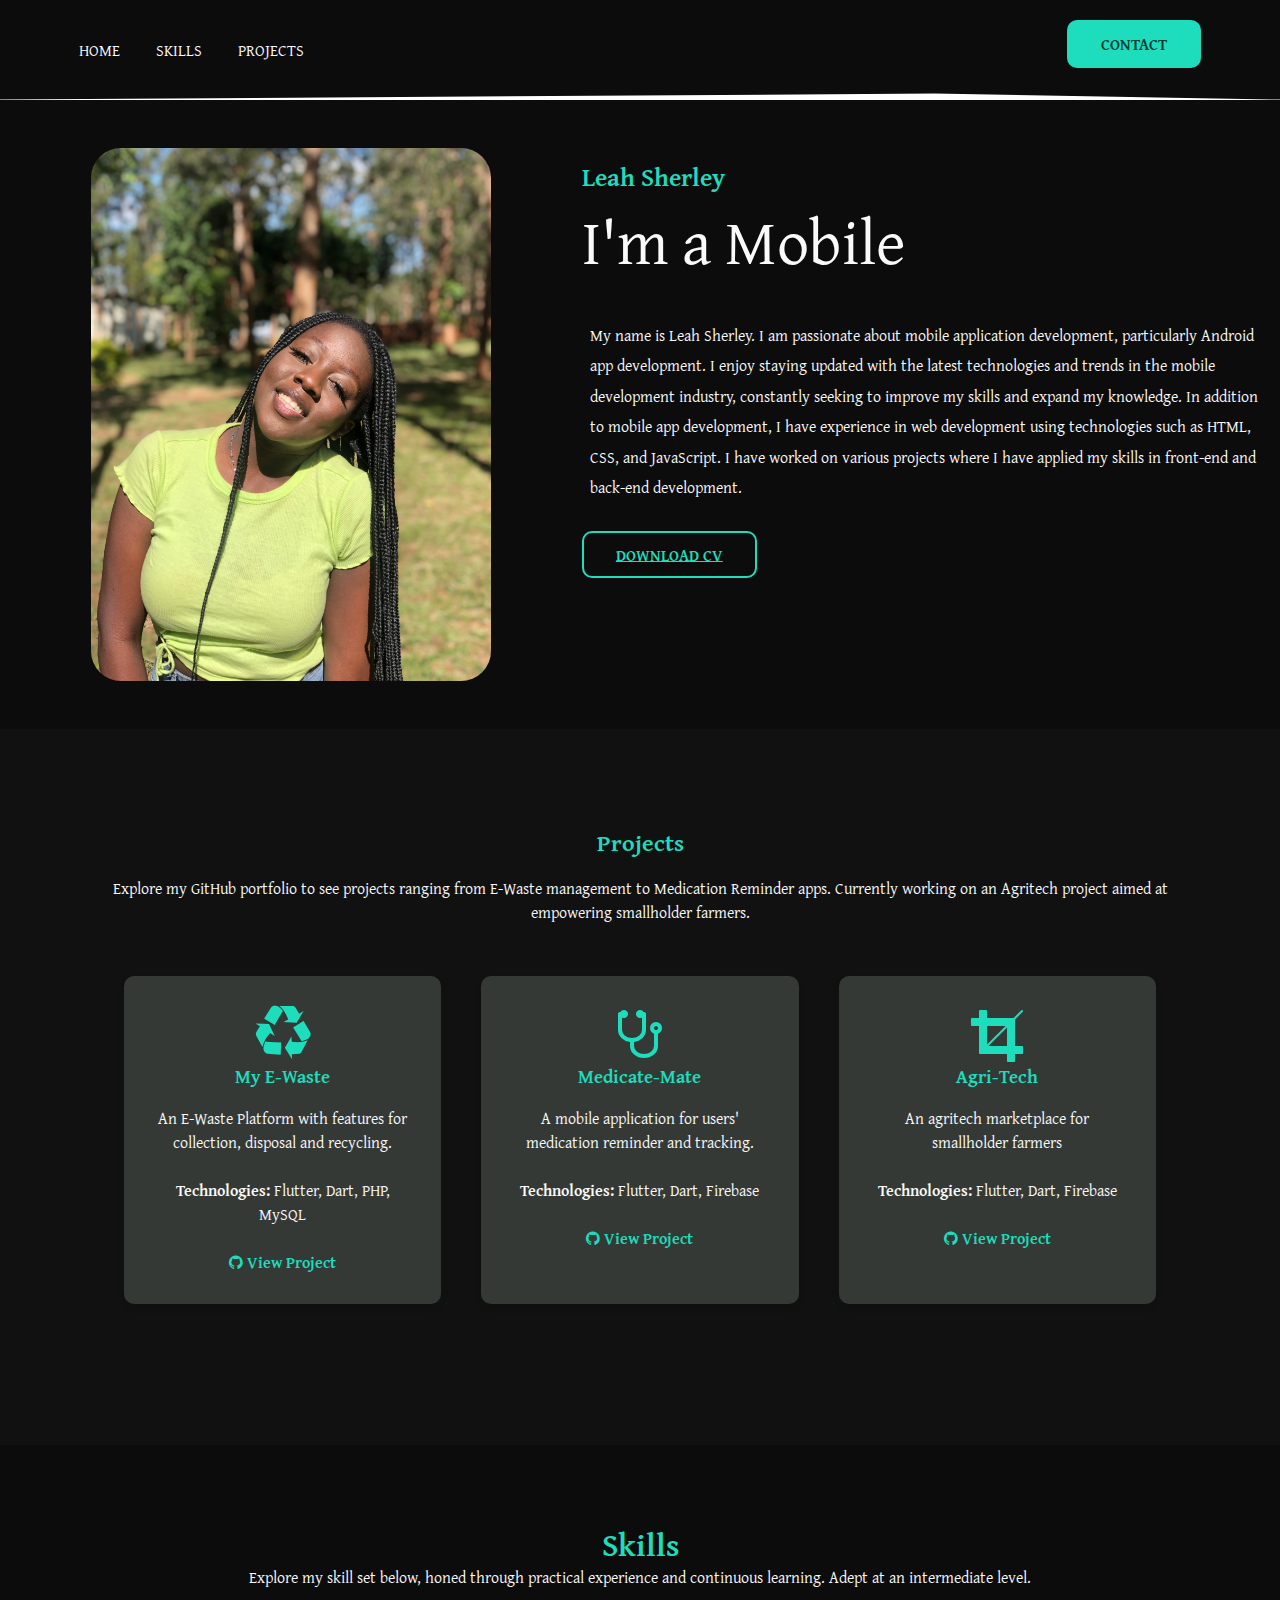
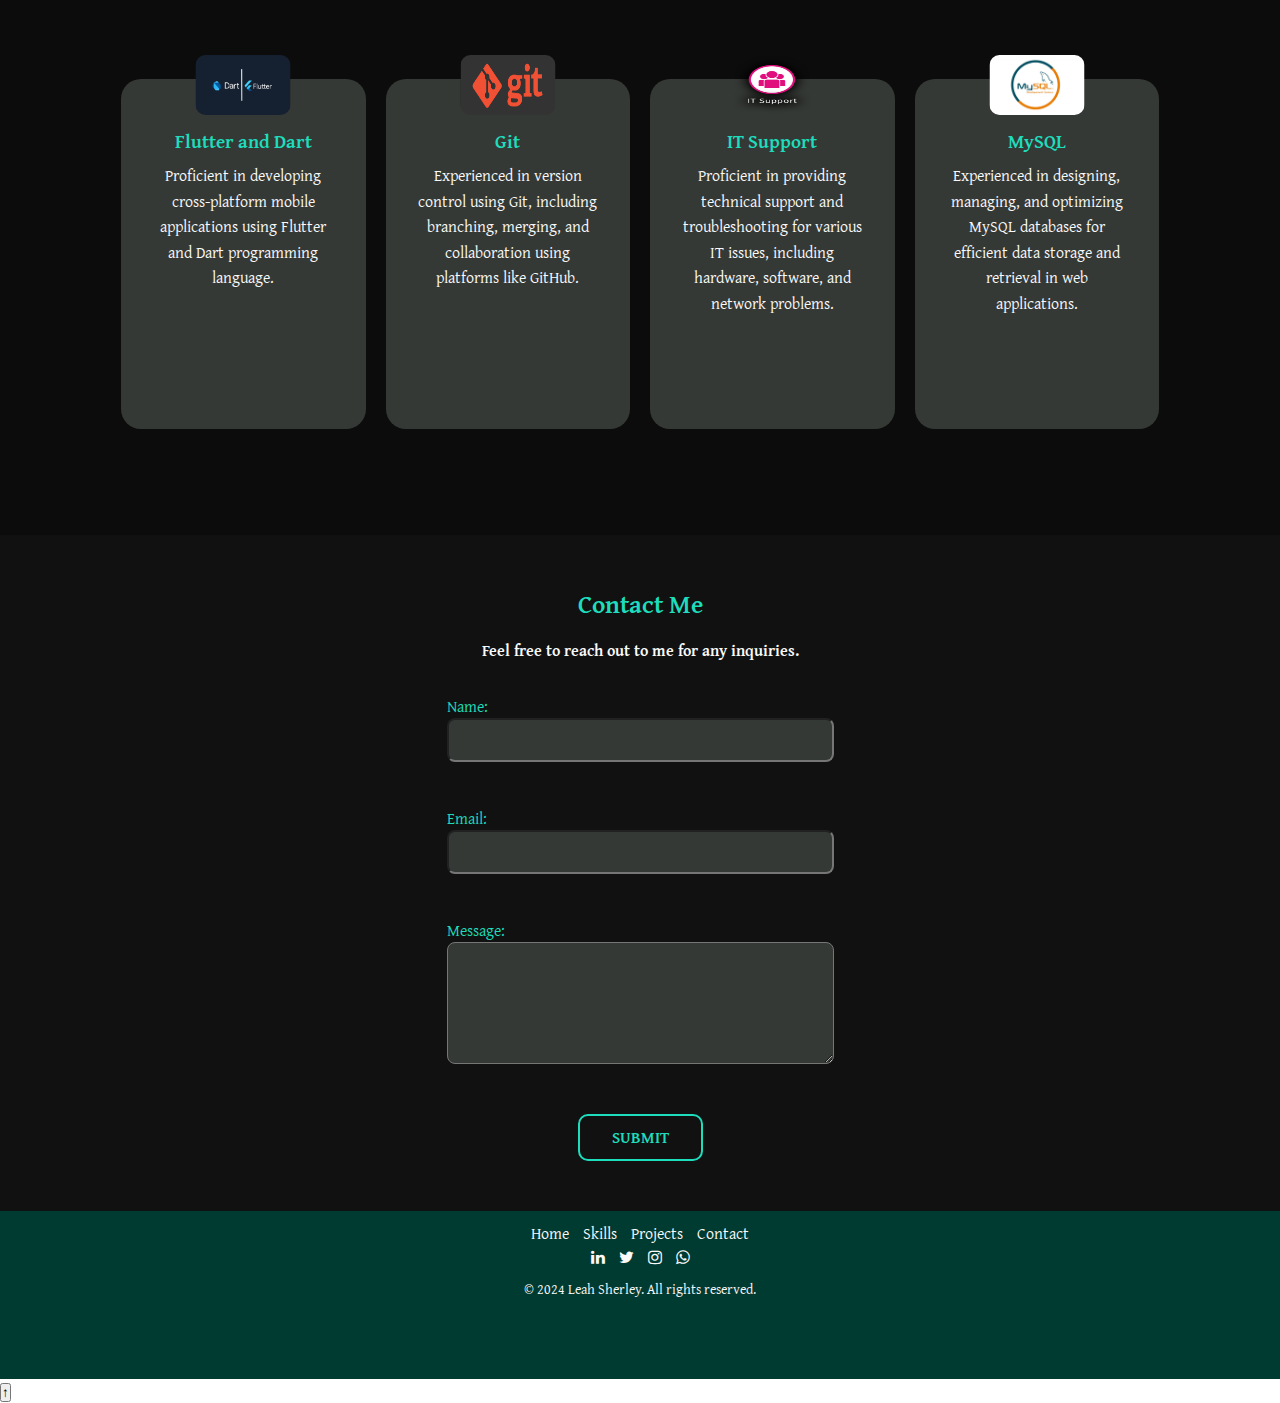
==== commit 20002c7a: "Added a scroll button" ====
--- a/portfolio2.html
+++ b/portfolio2.html
@@ -26,7 +26,7 @@
             </nav>
         </div>
     </header>
-    <div id="Home" class=" hero ">
+    <div id="Home" class="hero">
         <div class="image ">
             <img src="/images/IMG_7433.jpg " alt="Leah Sherley " />
         </div>
@@ -42,8 +42,9 @@
                 back-end development.
             </p>
             <div>
-                <button class="btn btn-secondary ">Download CV</button>
+                <a href="https://drive.google.com/uc?export=download&id=1IxdCJ3FiOMbYZynX-vOIn98LqghZPm8A" class="btn btn-secondary" download>Download CV</a>
             </div>
+
         </div>
     </div>
     <section id="Projects" class="github">
@@ -119,6 +120,7 @@
                 </div>
             </div>
         </div>
+
     </section>
     <section id="contactForm" class="contact-form">
         <div class="container">
@@ -126,7 +128,7 @@
                 <h1>Contact Me</h1>
                 <h2>Feel free to reach out to me for any inquiries.</h2>
             </div>
-            <form action="# " method="POST ">
+            <form action="# " method="POST">
                 <label for="name ">Name:</label>
                 <input type="text " id="name " name="name " required /><br/><br/>
                 <label for="email ">Email:</label>
@@ -161,6 +163,8 @@
             <p class="copyright">© 2024 Leah Sherley. All rights reserved.</p>
         </div>
     </footer>
+    <button onclick="scrollToTop()" id="scrollToTopBtn">&#8593;</button>
+
     <script src="script.js "></script>
 </body>
 
--- a/style2.css
+++ b/style2.css
@@ -1,443 +1,523 @@
-@import url('https://fonts.googleapis.com/css2?family=Gentium+Plus&display=swap');
-@import 'utilities.css';
- :root {
-    --primary: rgb(29, 221, 189);
-    --bgDark: rgb(12, 12, 12);
-    --white: rgb(250, 250, 250);
-    --secondary: rgb(0, 59, 50);
-    --bgLight: rgb(190, 181, 181);
-}
-
-* {
-    margin: 0;
-    padding: 0;
-    box-sizing: border-box;
-    -webkit-font-smoothing: antialiased;
-}
-
-html {
-    scroll-behavior: smooth;
-}
-
-.nav {
-    display: flex;
-    align-items: center;
-    justify-content: space-between;
-}
-
-header {
-    background-color: var(--bgDark);
-    clip-path: polygon(0 0, 100% 0, 100% 100%, 73% 94%, 0 100%);
-}
-
-header nav .nav-items a {
-    color: var(--white);
-    text-decoration: none;
-    margin-right: 2rem;
-    text-transform: uppercase;
-    transition: all 0.2s ease;
-}
-
-header nav .nav-items a:hover {
-    color: var(--primary);
-}
-
-header nav {
-    padding: 2rem 0;
-}
-
-.nav-items {
-    display: flex;
-    justify-content: right;
-}
-
-body {
-    font-family: 'Gentium Plus', serif;
-}
-
-.container {
-    max-width: 1152px;
-    padding: 0 15px;
-    margin: 0 auto;
-}
-
-.hero {
-    padding-top: 3rem;
-    padding-bottom: 3rem;
-    background-color: var(--bgDark);
-    display: flex;
-    align-items: center;
-    justify-content: space-between;
-}
-
-.hero .image img {
-    width: 400px;
-    border-radius: 30px;
-}
-
-.hero .image {
-    flex: 1;
-    display: flex;
-    justify-content: center;
-    align-items: center;
-}
-
-.hero .Information {
-    color: var(--white);
-    margin-top: -7rem;
-    flex: 1.2;
-}
-
-.hero .Information h6 {
-    font-size: 1.6rem;
-    color: var(--primary);
-    margin-bottom: 0.5rem;
-    margin-top: 0.5rem;
-}
-
-.hero .Information h1 {
-    font-size: 4rem;
-    font-weight: 100;
-    margin-bottom: 2rem;
-    line-height: 1.2;
-}
-
-.hero .Information h1 span {
-    color: var(--primary);
-}
-
-.hero .Information p {
-    line-height: 1.9;
-    margin-bottom: 2rem;
-    padding: 0.5rem;
-    text-align: start;
-    justify-content: left;
-}
-
-.btn {
-    padding: 0.6rem 2rem;
-    font-size: 1rem;
-    font-weight: 600;
-    border: 2px solid transparent;
-    outline: none;
-    cursor: pointer;
-    text-transform: uppercase;
-    transition: all 0.2s ease;
-    border-radius: 10px;
-    font-family: 'Gentium Plus', serif;
-}
-
-.btn-primary {
-    background-color: var(--primary);
-    color: var(--secondary);
-    margin-top: -15rem;
-}
-
-.btn-primary:hover {
-    background: transparent;
-    border-color: var(--primary);
-    color: var(--primary);
-}
-
-.btn-secondary {
-    background: transparent;
-    color: var(--primary);
-    border-color: var(--primary);
-}
-
-.btn-secondary:hover {
-    background: var(--primary);
-    color: var(--secondary);
-}
-
-section {
-    padding: 6rem;
-}
-
-.contact-form h1 {
-    margin-bottom: 1rem;
-    font-size: 1.6rem;
-    font-weight: 600;
-    color: var(--primary);
-}
-
-.contact-form h2 {
-    font-size: 1rem;
-    margin-bottom: 1rem;
-    color: var(--white);
-}
-
-section.contact-form {
-    background: rgb(17 17 17);
-    padding: 50px;
-    transition: transform 0.3s ease;
-}
-
-.contact-form:hover {
-    transform: scale(1.02)
-}
-
-.contact-form form {
-    max-width: 400px;
-    margin: auto 0;
-    border-radius: 30px;
-}
-
-.contact-form input,
-.contact-form textarea {
-    width: 100%;
-    padding: 10px;
-    margin-bottom: 20px;
-}
-
-.contact-form label {
-    color: var(--primary);
-}
-
-.contact-form input,
-.contact-form textarea {
-    border-radius: 8px;
-    background-color: #353935;
-    font-family: 'Gentium Plus', serif;
-    outline: none;
-    color: var(--white);
-}
-
-.contact-form input,
-.contact-form textarea:hover {
-    outline: none;
-}
-
-section.skills {
-    background: var(--bgDark);
-}
-
-.skills-head {
-    color: rgb(l0, 9, 9);
-    text-align: center;
-    margin-bottom: 1rem;
-    line-height: 0.5rem;
-    color: var(--primary);
-}
-
-.skillss-head,
-p {
-    color: var(--white);
-    font-family: 'Gentium Plus', serif;
-    text-align: center;
-    margin-bottom: 5rem;
-    font-weight: 400;
-}
-
-.card {
-    flex: 0 1 calc(25% - 20px);
-    margin: 10px;
-    padding: 25px;
-    border-radius: 20px;
-}
-
-.card h2 {
-    margin-top: 1rem;
-    color: var(--primary);
-}
-
-.card img {
-    width: 95px;
-    height: 68px;
-    background: white;
-    border-radius: 10px;
-}
-
-.card-grid {
-    display: flex;
-    justify-content: space-between;
-    flex-wrap: wrap;
-}
-
-section.skills .card-grid .card {
-    background: #353935;
-    padding: 2rem 2rem;
-    position: relative;
-    text-align: center;
-    transition: all 0.2s ease;
-}
-
-section.skills .card-grid .card img {
-    position: absolute;
-    top: -1.5rem;
-    left: 50%;
-    transform: translateX(-50%);
-    color: var();
-}
-
-section.skills .card-grid .card h2 {
-    font-weight: 600;
-    font-size: 1.2rem;
-    margin-bottom: 0.5rem;
-}
-
-section.skills .card-grid .card p {
-    font-family: 'Gentium Plus', serif;
-    color: var(--white);
-    line-height: 1.6;
-}
-
-section.skills .card-grid .card:hover {
-    background: var(--primary);
-}
-
-section.skills .card-grid .card:hover h2 {
-    color: var(--white);
-}
-
-section.skills .card-grid .card:hover p {
-    color: var(--bgDark);
-}
-
-.skills {
-    transition: transform 0.3s ease;
-}
-
-.skills:hover {
-    transform: scale(1.05);
-}
-
-section.github {
-    background: rgb(17, 17, 17);
-    padding: 6rem 0;
-}
-
-.github {
-    transition: transform 0.3s ease;
-    height: 100vh;
-}
-
-.github:hover {
-    transform: scale(1.05);
-}
-
-.github h2 {
-    color: var(--primary);
-    text-align: center;
-    margin-bottom: 1rem;
-}
-
-.github p {
-    color: var(--white);
-    font-family: 'Gentium Plus', serif;
-    text-align: center;
-    margin-bottom: 2rem;
-    font-weight: 500;
-}
-
-.projects {
-    display: flex;
-    flex-wrap: wrap;
-    justify-content: center;
-}
-
-.project {
-    background-color: #353935;
-    border-radius: 10px;
-    padding: 20px;
-    margin: 20px;
-    width: calc(33.33% - 40px);
-    box-shadow: 0 4px 6px rgba(0, 0, 0, 0.1);
-    text-align: center;
-    transition: transform 0.3s ease;
-}
-
-.project:hover {
-    transform: scale(1.05);
-}
-
-.project h3 {
-    color: var(--primary);
-    margin-bottom: 1rem;
-}
-
-.project p {
-    color: var(--white);
-    margin-bottom: 1.5rem;
-}
-
-.project a {
-    color: var(--primary);
-    text-decoration: none;
-    font-weight: 600;
-    transition: color 0.2s ease;
-}
-
-.project a:hover {
-    color: var(--bgDark);
-}
-
-project a:hover {
-    color: var(--secondary);
-}
-
-@media screen and (max-width: 768px) {
+    @import url('https://fonts.googleapis.com/css2?family=Gentium+Plus&display=swap');
+    @import 'utilities.css';
+     :root {
+        --primary: rgb(29, 221, 189);
+        --bgDark: rgb(12, 12, 12);
+        --white: rgb(250, 250, 250);
+        --secondary: rgb(0, 59, 50);
+        --bgLight: rgb(190, 181, 181);
+    }
+    
+    * {
+        margin: 0;
+        padding: 0;
+        box-sizing: border-box;
+        -webkit-font-smoothing: antialiased;
+    }
+    
+    html {
+        scroll-behavior: smooth;
+    }
+    
+    .nav {
+        display: flex;
+        align-items: center;
+        justify-content: space-between;
+    }
+    
+    header {
+        background-color: var(--bgDark);
+        clip-path: polygon(0 0, 100% 0, 100% 100%, 73% 94%, 0 100%);
+    }
+    
+    header nav .nav-items a {
+        color: var(--white);
+        text-decoration: none;
+        margin-right: 2rem;
+        text-transform: uppercase;
+        transition: all 0.2s ease;
+    }
+    
+    header nav .nav-items a:hover {
+        color: var(--primary);
+    }
+    
+    header nav {
+        padding: 2rem 0;
+    }
+    
     .nav-items {
+        display: flex;
+        justify-content: right;
+    }
+    
+    body {
+        font-family: 'Gentium Plus', serif;
+    }
+    
+    .container {
+        max-width: 1152px;
+        padding: 0 15px;
+        margin: 0 auto;
+    }
+    
+    .hero {
+        padding-top: 3rem;
+        padding-bottom: 3rem;
+        background-color: var(--bgDark);
+        display: flex;
+        align-items: center;
+        justify-content: space-between;
+    }
+    
+    .hero .image img {
+        width: 400px;
+        border-radius: 30px;
+    }
+    
+    .hero .image {
+        flex: 1;
+        display: flex;
         justify-content: center;
-    }
-    .hero .image img {
-        max-width: 300px;
-    }
+        align-items: center;
+    }
+    
+    .hero .Information {
+        color: var(--white);
+        margin-top: -7rem;
+        flex: 1.2;
+    }
+    
+    .hero .Information h6 {
+        font-size: 1.6rem;
+        color: var(--primary);
+        margin-bottom: 0.5rem;
+        margin-top: 0.5rem;
+    }
+    
+    .hero .Information h1 {
+        font-size: 4rem;
+        font-weight: 100;
+        margin-bottom: 2rem;
+        line-height: 1.2;
+    }
+    
+    .hero .Information h1 span {
+        color: var(--primary);
+    }
+    
+    .hero .Information p {
+        line-height: 1.9;
+        margin-bottom: 2rem;
+        padding: 0.5rem;
+        text-align: start;
+        justify-content: left;
+    }
+    
+    .btn {
+        padding: 0.6rem 2rem;
+        font-size: 1rem;
+        font-weight: 600;
+        border: 2px solid transparent;
+        outline: none;
+        cursor: pointer;
+        text-transform: uppercase;
+        transition: all 0.2s ease;
+        border-radius: 10px;
+        font-family: 'Gentium Plus', serif;
+    }
+    
+    .btn-primary {
+        background-color: var(--primary);
+        color: var(--secondary);
+        margin-top: -15rem;
+    }
+    
+    .btn-primary:hover {
+        background: transparent;
+        border-color: var(--primary);
+        color: var(--primary);
+    }
+    
+    .btn-secondary {
+        background: transparent;
+        color: var(--primary);
+        border-color: var(--primary);
+    }
+    
+    .btn-secondary:hover {
+        background: var(--primary);
+        color: var(--secondary);
+    }
+    
+    section {
+        padding: 6rem;
+    }
+    
+    .contact-form h1 {
+        margin-bottom: 1rem;
+        font-size: 1.6rem;
+        font-weight: 600;
+        color: var(--primary);
+        text-align: center
+    }
+    
+    .contact-form h2 {
+        font-size: 1rem;
+        margin-bottom: 1rem;
+        color: var(--white);
+        text-align: center
+    }
+    
+    section.contact-form {
+        background: rgb(17 17 17);
+        padding: 50px;
+        transition: transform 0.3s ease;
+        display: flex;
+        justify-content: center;
+        align-items: center;
+        /*flex-direction: column;*/
+    }
+    
+    .form-header {
+        margin-bottom: 2rem;
+    }
+    
+    .contact-form:hover {
+        transform: scale(1.02)
+    }
+    
+    .contact-form form {
+        max-width: 400px;
+        border-radius: 30px;
+    }
+    
+    .contact-form input,
+    .contact-form textarea {
+        width: 100%;
+        padding: 10px;
+        margin-bottom: 20px;
+    }
+    
+    .contact-form label {
+        color: var(--primary);
+    }
+    
+    .contact-form input,
+    .contact-form textarea {
+        border-radius: 8px;
+        background-color: #353935;
+        font-family: 'Gentium Plus', serif;
+        outline: none;
+        color: var(--white);
+    }
+    
+    .contact-form input,
+    .contact-form textarea:hover {
+        outline: none;
+    }
+    
+    section.skills {
+        background: var(--bgDark);
+    }
+    
+    .skills-head {
+        color: rgb(l0, 9, 9);
+        text-align: center;
+        margin-bottom: 1rem;
+        line-height: 0.5rem;
+        color: var(--primary);
+    }
+    
+    .skillss-head,
+    p {
+        color: var(--white);
+        font-family: 'Gentium Plus', serif;
+        text-align: center;
+        margin-bottom: 5rem;
+        font-weight: 400;
+    }
+    
     .card {
-        flex: 0 1 calc(50% - 20px);
-    }
+        flex: 0 1 calc(25% - 20px);
+        margin: 10px;
+        padding: 25px;
+        border-radius: 20px;
+    }
+    
+    .card h2 {
+        margin-top: 1rem;
+        color: var(--primary);
+    }
+    
+    .card img {
+        width: 95px;
+        height: 60px;
+        background: transparent;
+        border-radius: 10px;
+    }
+    
+    .card-grid {
+        display: flex;
+        justify-content: space-between;
+        flex-wrap: wrap;
+    }
+    
+    section.skills .card-grid .card {
+        background: #353935;
+        padding: 2rem 2rem;
+        position: relative;
+        text-align: center;
+        transition: all 0.2s ease;
+    }
+    
+    section.skills .card-grid .card img {
+        position: absolute;
+        top: -1.5rem;
+        left: 50%;
+        transform: translateX(-50%);
+        color: var();
+    }
+    
+    section.skills .card-grid .card h2 {
+        font-weight: 600;
+        font-size: 1.2rem;
+        margin-bottom: 0.5rem;
+    }
+    
+    section.skills .card-grid .card p {
+        font-family: 'Gentium Plus', serif;
+        color: var(--white);
+        line-height: 1.6;
+    }
+    
+    section.skills .card-grid .card:hover {
+        background: var(--secondary);
+    }
+    
+    section.skills .card-grid .card:hover h2 {
+        color: var(--white);
+    }
+    
+    section.skills .card-grid .card:hover p {
+        color: var(--bgDark);
+    }
+    
+    .skills {
+        transition: transform 0.3s ease;
+    }
+    
+    .skills:hover {
+        transform: scale(1.05);
+    }
+    
+    section.github {
+        background: rgb(17, 17, 17);
+        padding: 6rem 0;
+    }
+    
+    .github {
+        transition: transform 0.3s ease;
+    }
+    
+    .github:hover {
+        transform: scale(1.05);
+    }
+    
+    .github h2 {
+        color: var(--primary);
+        text-align: center;
+        margin-bottom: 1rem;
+    }
+    
+    .github p {
+        color: var(--white);
+        font-family: 'Gentium Plus', serif;
+        text-align: center;
+        margin-bottom: 2rem;
+        font-weight: 500;
+    }
+    
+    .projects {
+        display: flex;
+        flex-wrap: wrap;
+        justify-content: center;
+        margin: 25px;
+    }
+    
     .project {
-        width: calc(50% - 40px);
-    }
-}
-
-@media screen and (max-width: 576px) {
-    .hero .image img {
-        max-width: 200px;
-    }
-    .card {
-        flex: 0 1 calc(100% - 20px);
-    }
-    .project {
-        width: calc(100% - 40px);
-    }
-}
-
-.footer {
-    background-color: var(--secondary);
-    color: var(--white);
-    padding-top: 10px;
-    padding-bottom: 5px;
-    text-align: center;
-    bottom: 0;
-    width: 100%;
-}
-
-.footer-content {
-    justify-content: center;
-}
-
-.footer-links a {
-    color: var(--white);
-    text-decoration: none;
-    margin: 5px;
-}
-
-.social-icons a {
-    color: var(--white);
-    text-decoration: none;
-    margin: 5px;
-}
-
-.social-icons a i:hover {
-    color: var(--bgDark);
-}
-
-.footer-links a:hover {
-    color: var(--bgDark);
-}
-
-.copyright {
-    margin-top: 10px;
-    font-size: 14px;
-}+        background-color: #353935;
+        border-radius: 10px;
+        padding: 30px;
+        margin: 20px;
+        width: calc(33.33% - 40px);
+        box-shadow: 0 4px 6px rgba(0, 0, 0, 0.1);
+        text-align: center;
+        transition: transform 0.3s ease;
+    }
+    
+    .project:hover {
+        transform: scale(1.05);
+    }
+    
+    .project h3 {
+        color: var(--primary);
+        margin-bottom: 1rem;
+    }
+    
+    .project p {
+        color: var(--white);
+        margin-bottom: 1.5rem;
+    }
+    
+    .project a {
+        color: var(--primary);
+        text-decoration: none;
+        font-weight: 600;
+        transition: color 0.2s ease;
+    }
+    
+    .project a:hover {
+        color: var(--bgDark);
+    }
+    
+    project a:hover {
+        color: var(--secondary);
+    }
+    /* For screens smaller than 768px */
+    
+    .footer {
+        background-color: var(--secondary);
+        color: var(--white);
+        padding-top: 10px;
+        padding-bottom: 0.2px;
+        text-align: center;
+        bottom: 0;
+        width: 100%;
+    }
+    
+    .footer-content {
+        justify-content: center;
+    }
+    
+    .footer-links a {
+        color: var(--white);
+        text-decoration: none;
+        margin: 5px;
+    }
+    
+    .social-icons a {
+        color: var(--white);
+        text-decoration: none;
+        margin: 5px;
+    }
+    
+    .social-icons a i:hover {
+        color: var(--bgDark);
+    }
+    
+    .footer-links a:hover {
+        color: var(--bgDark);
+    }
+    
+    .copyright {
+        margin-top: 10px;
+        font-size: 14px;
+    }
+    /* For screens smaller than 992px */
+    
+    @media screen and (max-width: 992px) {
+        header nav .nav-items a {
+            margin-right: 1rem;
+        }
+        .nav-btn {
+            width: 100%;
+            margin-top: 1rem;
+        }
+        .hero .Information p {
+            padding: 0.5rem;
+            text-align: center;
+            justify-content: center;
+        }
+    }
+    /* For screens smaller than 768px */
+    
+    @media screen and (max-width: 768px) {
+        header {
+            clip-path: polygon(0 0, 100% 0, 100% 100%, 50% 94%, 0 100%);
+        }
+        header nav {
+            flex-direction: column;
+            align-items: center;
+            text-align: center;
+        }
+        header nav .nav-items {
+            margin-top: 1rem;
+        }
+        .hero {
+            flex-direction: column;
+            text-align: center;
+        }
+        .hero .image img {
+            width: 100%;
+            max-width: 300px;
+            margin-bottom: 2rem;
+        }
+        .hero .Information {
+            margin-top: 0;
+        }
+        .btn-primary {
+            margin-top: 0;
+        }
+        section.skills .card-grid .card {
+            flex: 0 1 calc(50% - 20px);
+        }
+        .project {
+            width: calc(50% - 40px);
+            margin: 20px;
+            padding: 20px;
+        }
+        section.skills {
+            padding-bottom: 3rem;
+        }
+        .projects {
+            clear: both;
+        }
+        .nav-btn {
+            width: 100%;
+            margin-top: 1rem;
+        }
+        .hero .Information p {
+            padding: 0.5rem;
+            text-align: center;
+            justify-content: center;
+        }
+    }
+    /* For screens smaller than 576px */
+    
+    @media screen and (max-width: 576px) {
+        header {
+            clip-path: polygon(0 0, 100% 0, 100% 100%, 40% 94%, 0 100%);
+        }
+        .hero .image img {
+            max-width: 200px;
+        }
+        section.skills .card-grid .card {
+            flex: 0 1 calc(100% - 20px);
+            margin: 15px;
+        }
+        .project {
+            width: calc(100% - 20px);
+            padding: 20px;
+            margin: 20px;
+        }
+        .nav-btn {
+            width: 100%;
+            margin-top: 1rem;
+        }
+        .hero .Information p {
+            padding: 0.5rem;
+            text-align: center;
+            justify-content: center;
+        }
+    }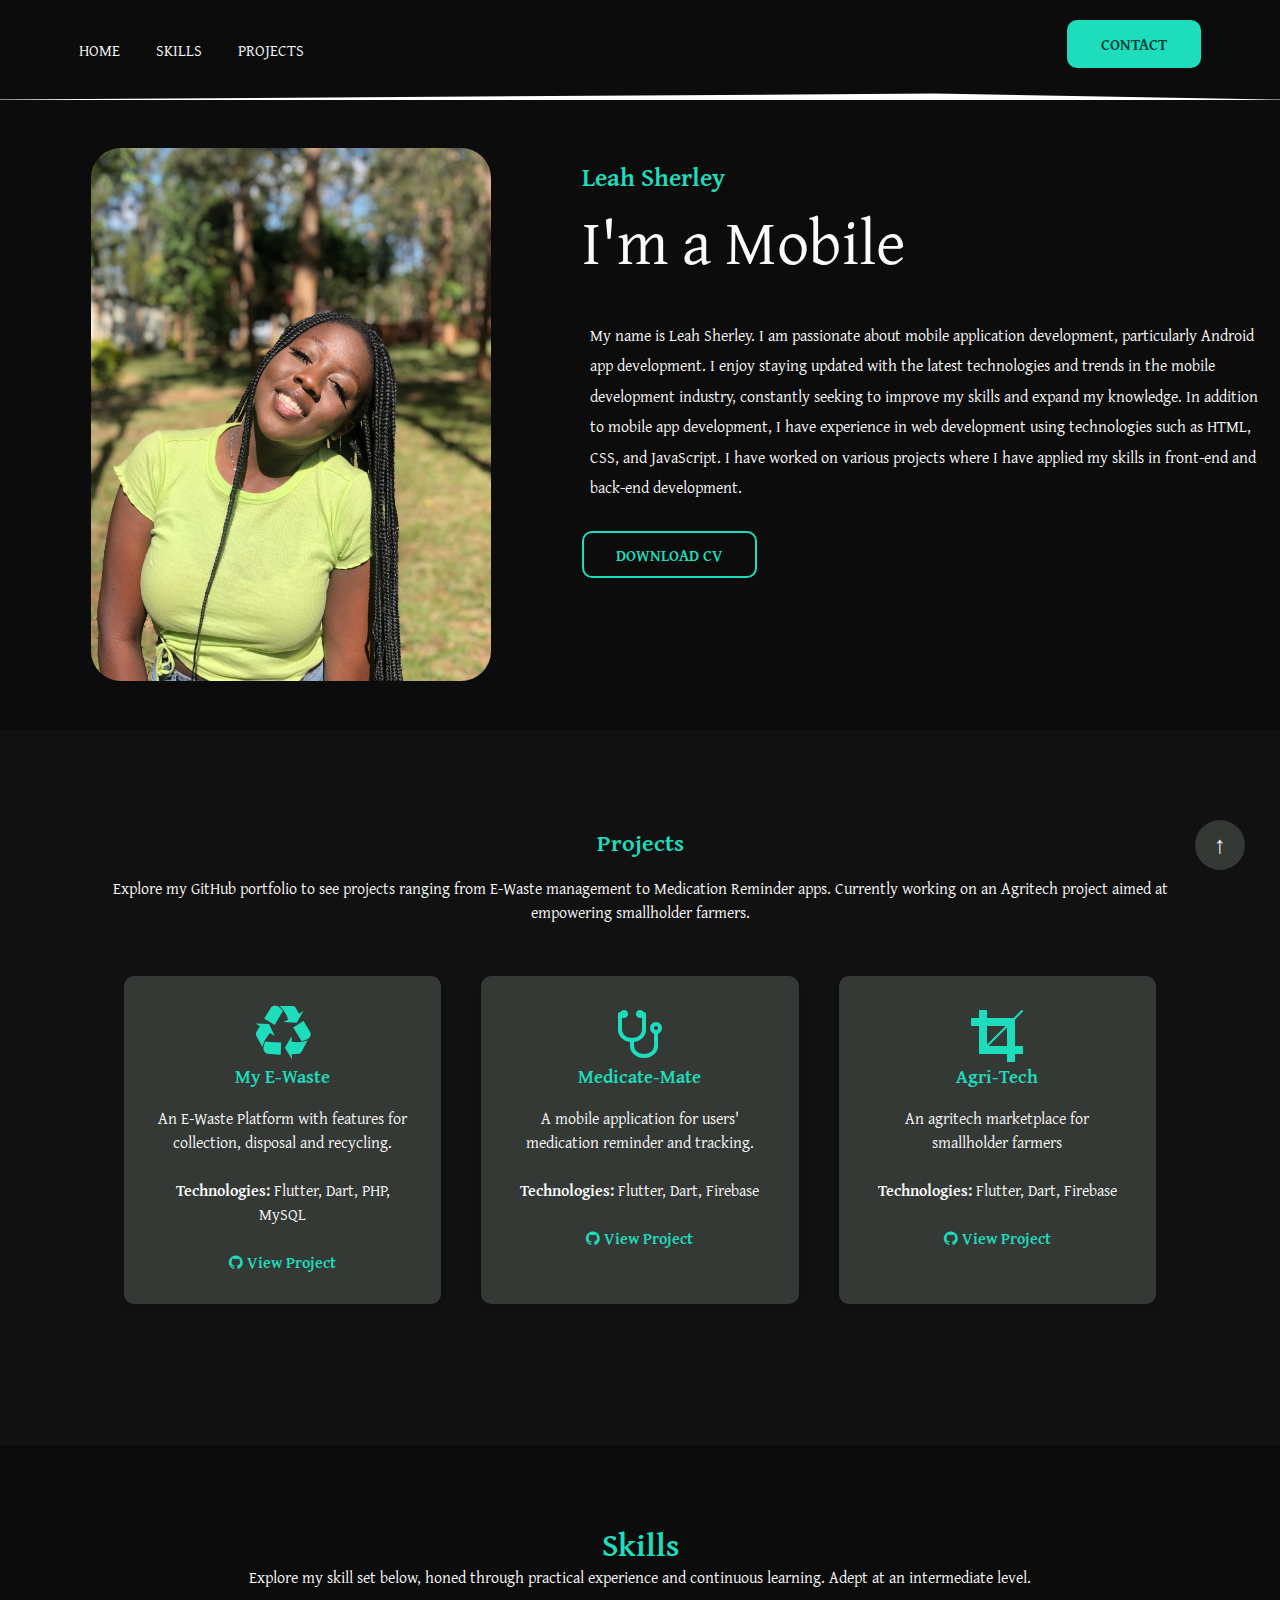
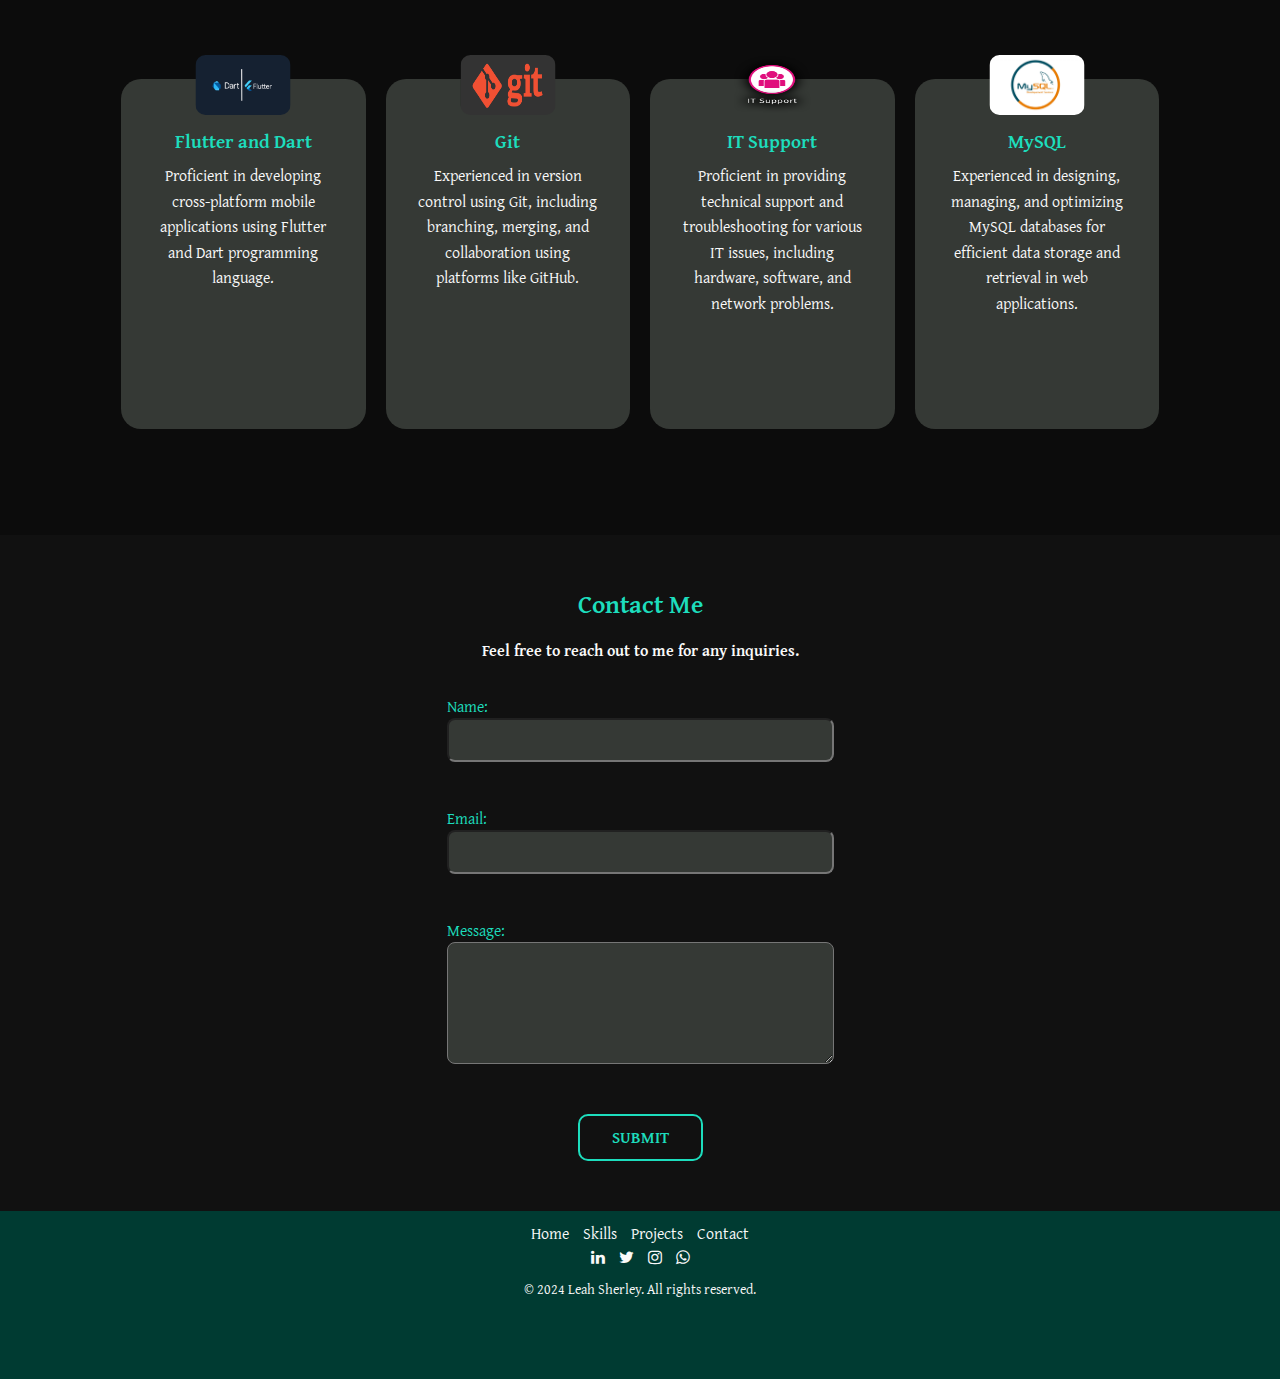
==== commit 980a32b7: "Added a post method" ====
--- a/portfolio2.html
+++ b/portfolio2.html
@@ -128,13 +128,13 @@
                 <h1>Contact Me</h1>
                 <h2>Feel free to reach out to me for any inquiries.</h2>
             </div>
-            <form action="# " method="POST">
-                <label for="name ">Name:</label>
-                <input type="text " id="name " name="name " required /><br/><br/>
-                <label for="email ">Email:</label>
-                <input type="email " id="email " name="email " required /><br /><br/>
-                <label for="message ">Message:</label><br/>
-                <textarea id="message " name="message " rows="5 " cols="50 " required></textarea>
+            <form action="https://leahsherley.000webhostapp.com/contact.php" method="POST">
+                <label for="name">Name:</label>
+                <input type="text" id="name" name="name" required /><br/><br/>
+                <label for="email">Email:</label>
+                <input type="email" id="email" name="email" required /><br /><br/>
+                <label for="message">Message:</label><br/>
+                <textarea id="message" name="message" rows="5" cols="50" required></textarea>
                 <br/><br/>
                 <center>
                     <div>
--- a/style2.css
+++ b/style2.css
@@ -1,523 +1,560 @@
-    @import url('https://fonts.googleapis.com/css2?family=Gentium+Plus&display=swap');
-    @import 'utilities.css';
-     :root {
-        --primary: rgb(29, 221, 189);
-        --bgDark: rgb(12, 12, 12);
-        --white: rgb(250, 250, 250);
-        --secondary: rgb(0, 59, 50);
-        --bgLight: rgb(190, 181, 181);
-    }
-    
-    * {
-        margin: 0;
-        padding: 0;
-        box-sizing: border-box;
-        -webkit-font-smoothing: antialiased;
-    }
-    
-    html {
-        scroll-behavior: smooth;
-    }
-    
-    .nav {
-        display: flex;
-        align-items: center;
-        justify-content: space-between;
-    }
-    
-    header {
-        background-color: var(--bgDark);
-        clip-path: polygon(0 0, 100% 0, 100% 100%, 73% 94%, 0 100%);
-    }
-    
-    header nav .nav-items a {
-        color: var(--white);
-        text-decoration: none;
-        margin-right: 2rem;
-        text-transform: uppercase;
-        transition: all 0.2s ease;
-    }
-    
-    header nav .nav-items a:hover {
-        color: var(--primary);
-    }
-    
-    header nav {
-        padding: 2rem 0;
-    }
-    
-    .nav-items {
-        display: flex;
-        justify-content: right;
-    }
-    
-    body {
-        font-family: 'Gentium Plus', serif;
-    }
-    
-    .container {
-        max-width: 1152px;
-        padding: 0 15px;
-        margin: 0 auto;
-    }
-    
-    .hero {
-        padding-top: 3rem;
-        padding-bottom: 3rem;
-        background-color: var(--bgDark);
-        display: flex;
-        align-items: center;
-        justify-content: space-between;
-    }
-    
-    .hero .image img {
-        width: 400px;
-        border-radius: 30px;
-    }
-    
-    .hero .image {
-        flex: 1;
-        display: flex;
-        justify-content: center;
-        align-items: center;
-    }
-    
-    .hero .Information {
-        color: var(--white);
-        margin-top: -7rem;
-        flex: 1.2;
-    }
-    
-    .hero .Information h6 {
-        font-size: 1.6rem;
-        color: var(--primary);
-        margin-bottom: 0.5rem;
-        margin-top: 0.5rem;
-    }
-    
-    .hero .Information h1 {
-        font-size: 4rem;
-        font-weight: 100;
-        margin-bottom: 2rem;
-        line-height: 1.2;
-    }
-    
-    .hero .Information h1 span {
-        color: var(--primary);
-    }
-    
-    .hero .Information p {
-        line-height: 1.9;
-        margin-bottom: 2rem;
-        padding: 0.5rem;
-        text-align: start;
-        justify-content: left;
-    }
-    
-    .btn {
-        padding: 0.6rem 2rem;
-        font-size: 1rem;
-        font-weight: 600;
-        border: 2px solid transparent;
-        outline: none;
-        cursor: pointer;
-        text-transform: uppercase;
-        transition: all 0.2s ease;
-        border-radius: 10px;
-        font-family: 'Gentium Plus', serif;
-    }
-    
-    .btn-primary {
-        background-color: var(--primary);
-        color: var(--secondary);
-        margin-top: -15rem;
-    }
-    
-    .btn-primary:hover {
-        background: transparent;
-        border-color: var(--primary);
-        color: var(--primary);
-    }
-    
-    .btn-secondary {
-        background: transparent;
-        color: var(--primary);
-        border-color: var(--primary);
-    }
-    
-    .btn-secondary:hover {
-        background: var(--primary);
-        color: var(--secondary);
-    }
-    
-    section {
-        padding: 6rem;
-    }
-    
-    .contact-form h1 {
-        margin-bottom: 1rem;
-        font-size: 1.6rem;
-        font-weight: 600;
-        color: var(--primary);
-        text-align: center
-    }
-    
-    .contact-form h2 {
-        font-size: 1rem;
-        margin-bottom: 1rem;
-        color: var(--white);
-        text-align: center
-    }
-    
-    section.contact-form {
-        background: rgb(17 17 17);
-        padding: 50px;
-        transition: transform 0.3s ease;
-        display: flex;
-        justify-content: center;
-        align-items: center;
-        /*flex-direction: column;*/
-    }
-    
-    .form-header {
-        margin-bottom: 2rem;
-    }
-    
-    .contact-form:hover {
-        transform: scale(1.02)
-    }
-    
-    .contact-form form {
-        max-width: 400px;
-        border-radius: 30px;
-    }
-    
-    .contact-form input,
-    .contact-form textarea {
-        width: 100%;
-        padding: 10px;
-        margin-bottom: 20px;
-    }
-    
-    .contact-form label {
-        color: var(--primary);
-    }
-    
-    .contact-form input,
-    .contact-form textarea {
-        border-radius: 8px;
-        background-color: #353935;
-        font-family: 'Gentium Plus', serif;
-        outline: none;
-        color: var(--white);
-    }
-    
-    .contact-form input,
-    .contact-form textarea:hover {
-        outline: none;
-    }
-    
-    section.skills {
-        background: var(--bgDark);
-    }
-    
-    .skills-head {
-        color: rgb(l0, 9, 9);
-        text-align: center;
-        margin-bottom: 1rem;
-        line-height: 0.5rem;
-        color: var(--primary);
-    }
-    
-    .skillss-head,
-    p {
-        color: var(--white);
-        font-family: 'Gentium Plus', serif;
-        text-align: center;
-        margin-bottom: 5rem;
-        font-weight: 400;
-    }
-    
-    .card {
-        flex: 0 1 calc(25% - 20px);
-        margin: 10px;
-        padding: 25px;
-        border-radius: 20px;
-    }
-    
-    .card h2 {
-        margin-top: 1rem;
-        color: var(--primary);
-    }
-    
-    .card img {
-        width: 95px;
-        height: 60px;
-        background: transparent;
-        border-radius: 10px;
-    }
-    
-    .card-grid {
-        display: flex;
-        justify-content: space-between;
-        flex-wrap: wrap;
-    }
-    
-    section.skills .card-grid .card {
-        background: #353935;
-        padding: 2rem 2rem;
-        position: relative;
-        text-align: center;
-        transition: all 0.2s ease;
-    }
-    
-    section.skills .card-grid .card img {
-        position: absolute;
-        top: -1.5rem;
-        left: 50%;
-        transform: translateX(-50%);
-        color: var();
-    }
-    
-    section.skills .card-grid .card h2 {
-        font-weight: 600;
-        font-size: 1.2rem;
-        margin-bottom: 0.5rem;
-    }
-    
-    section.skills .card-grid .card p {
-        font-family: 'Gentium Plus', serif;
-        color: var(--white);
-        line-height: 1.6;
-    }
-    
-    section.skills .card-grid .card:hover {
-        background: var(--secondary);
-    }
-    
-    section.skills .card-grid .card:hover h2 {
-        color: var(--white);
-    }
-    
-    section.skills .card-grid .card:hover p {
-        color: var(--bgDark);
-    }
-    
-    .skills {
-        transition: transform 0.3s ease;
-    }
-    
-    .skills:hover {
-        transform: scale(1.05);
-    }
-    
-    section.github {
-        background: rgb(17, 17, 17);
-        padding: 6rem 0;
-    }
-    
-    .github {
-        transition: transform 0.3s ease;
-    }
-    
-    .github:hover {
-        transform: scale(1.05);
-    }
-    
-    .github h2 {
-        color: var(--primary);
-        text-align: center;
-        margin-bottom: 1rem;
-    }
-    
-    .github p {
-        color: var(--white);
-        font-family: 'Gentium Plus', serif;
-        text-align: center;
-        margin-bottom: 2rem;
-        font-weight: 500;
-    }
-    
-    .projects {
-        display: flex;
-        flex-wrap: wrap;
-        justify-content: center;
-        margin: 25px;
-    }
-    
-    .project {
-        background-color: #353935;
-        border-radius: 10px;
-        padding: 30px;
-        margin: 20px;
-        width: calc(33.33% - 40px);
-        box-shadow: 0 4px 6px rgba(0, 0, 0, 0.1);
-        text-align: center;
-        transition: transform 0.3s ease;
-    }
-    
-    .project:hover {
-        transform: scale(1.05);
-    }
-    
-    .project h3 {
-        color: var(--primary);
-        margin-bottom: 1rem;
-    }
-    
-    .project p {
-        color: var(--white);
-        margin-bottom: 1.5rem;
-    }
-    
-    .project a {
-        color: var(--primary);
-        text-decoration: none;
-        font-weight: 600;
-        transition: color 0.2s ease;
-    }
-    
-    .project a:hover {
-        color: var(--bgDark);
-    }
-    
-    project a:hover {
-        color: var(--secondary);
-    }
-    /* For screens smaller than 768px */
-    
-    .footer {
-        background-color: var(--secondary);
-        color: var(--white);
-        padding-top: 10px;
-        padding-bottom: 0.2px;
-        text-align: center;
-        bottom: 0;
-        width: 100%;
-    }
-    
-    .footer-content {
-        justify-content: center;
-    }
-    
-    .footer-links a {
-        color: var(--white);
-        text-decoration: none;
-        margin: 5px;
-    }
-    
-    .social-icons a {
-        color: var(--white);
-        text-decoration: none;
-        margin: 5px;
-    }
-    
-    .social-icons a i:hover {
-        color: var(--bgDark);
-    }
-    
-    .footer-links a:hover {
-        color: var(--bgDark);
-    }
-    
-    .copyright {
-        margin-top: 10px;
-        font-size: 14px;
-    }
-    /* For screens smaller than 992px */
-    
-    @media screen and (max-width: 992px) {
+        @import url('https://fonts.googleapis.com/css2?family=Gentium+Plus&display=swap');
+        @import 'utilities.css';
+         :root {
+            --primary: rgb(29, 221, 189);
+            --bgDark: rgb(12, 12, 12);
+            --white: rgb(250, 250, 250);
+            --secondary: rgb(0, 59, 50);
+            --bgLight: rgb(190, 181, 181);
+        }
+        
+        * {
+            margin: 0;
+            padding: 0;
+            box-sizing: border-box;
+            -webkit-font-smoothing: antialiased;
+        }
+        
+        html {
+            scroll-behavior: smooth;
+        }
+        
+        .nav {
+            display: flex;
+            align-items: center;
+            justify-content: space-between;
+        }
+        
+        header {
+            background-color: var(--bgDark);
+            clip-path: polygon(0 0, 100% 0, 100% 100%, 73% 94%, 0 100%);
+        }
+        
         header nav .nav-items a {
-            margin-right: 1rem;
-        }
-        .nav-btn {
+            color: var(--white);
+            text-decoration: none;
+            margin-right: 2rem;
+            text-transform: uppercase;
+            transition: all 0.2s ease;
+        }
+        
+        header nav .nav-items a:hover {
+            color: var(--primary);
+        }
+        
+        header nav {
+            padding: 2rem 0;
+        }
+        
+        .nav-items {
+            display: flex;
+            justify-content: right;
+        }
+        
+        body {
+            font-family: 'Gentium Plus', serif;
+        }
+        
+        .container {
+            max-width: 1152px;
+            padding: 0 15px;
+            margin: 0 auto;
+        }
+        
+        .hero {
+            padding-top: 3rem;
+            padding-bottom: 3rem;
+            background-color: var(--bgDark);
+            display: flex;
+            align-items: center;
+            justify-content: space-between;
+        }
+        
+        .hero .image img {
+            width: 400px;
+            border-radius: 30px;
+        }
+        
+        .hero .image {
+            flex: 1;
+            display: flex;
+            justify-content: center;
+            align-items: center;
+        }
+        
+        .hero .Information {
+            color: var(--white);
+            margin-top: -7rem;
+            flex: 1.2;
+        }
+        
+        .hero .Information h6 {
+            font-size: 1.6rem;
+            color: var(--primary);
+            margin-bottom: 0.5rem;
+            margin-top: 0.5rem;
+        }
+        
+        .hero .Information h1 {
+            font-size: 4rem;
+            font-weight: 100;
+            margin-bottom: 2rem;
+            line-height: 1.2;
+        }
+        
+        .hero .Information h1 span {
+            color: var(--primary);
+        }
+        
+        .hero .Information p {
+            line-height: 1.9;
+            margin-bottom: 2rem;
+            padding: 0.5rem;
+            text-align: start;
+            justify-content: left;
+        }
+        
+        .btn {
+            padding: 0.6rem 2rem;
+            font-size: 1rem;
+            font-weight: 600;
+            border: 2px solid transparent;
+            outline: none;
+            cursor: pointer;
+            text-transform: uppercase;
+            transition: all 0.2s ease;
+            border-radius: 10px;
+            font-family: 'Gentium Plus', serif;
+        }
+        
+        .btn-primary {
+            background-color: var(--primary);
+            color: var(--secondary);
+            margin-top: -15rem;
+        }
+        
+        .btn-primary:hover {
+            background: transparent;
+            border-color: var(--primary);
+            color: var(--primary);
+        }
+        
+        .btn-secondary {
+            background: transparent;
+            color: var(--primary);
+            border-color: var(--primary);
+            text-decoration: none;
+        }
+        
+        .btn-secondary:hover {
+            background: var(--primary);
+            color: var(--secondary);
+        }
+        
+        section {
+            padding: 6rem;
+        }
+        
+        .contact-form h1 {
+            margin-bottom: 1rem;
+            font-size: 1.6rem;
+            font-weight: 600;
+            color: var(--primary);
+            text-align: center
+        }
+        
+        .contact-form h2 {
+            font-size: 1rem;
+            margin-bottom: 1rem;
+            color: var(--white);
+            text-align: center
+        }
+        
+        section.contact-form {
+            background: rgb(17 17 17);
+            padding: 50px;
+            transition: transform 0.3s ease;
+            display: flex;
+            justify-content: center;
+            align-items: center;
+            /*flex-direction: column;*/
+        }
+        
+        .form-header {
+            margin-bottom: 2rem;
+        }
+        
+        .contact-form:hover {
+            transform: scale(1.02)
+        }
+        
+        .contact-form form {
+            max-width: 400px;
+            border-radius: 30px;
+        }
+        
+        .contact-form input,
+        .contact-form textarea {
             width: 100%;
+            padding: 10px;
+            margin-bottom: 20px;
+        }
+        
+        .contact-form label {
+            color: var(--primary);
+        }
+        
+        .contact-form input,
+        .contact-form textarea {
+            border-radius: 8px;
+            background-color: #353935;
+            font-family: 'Gentium Plus', serif;
+            outline: none;
+            color: var(--white);
+        }
+        
+        .contact-form input,
+        .contact-form textarea:hover {
+            outline: none;
+        }
+        
+        section.skills {
+            background: var(--bgDark);
+        }
+        
+        .skills-head {
+            color: rgb(l0, 9, 9);
+            text-align: center;
+            margin-bottom: 1rem;
+            line-height: 0.5rem;
+            color: var(--primary);
+        }
+        
+        .skillss-head,
+        p {
+            color: var(--white);
+            font-family: 'Gentium Plus', serif;
+            text-align: center;
+            margin-bottom: 5rem;
+            font-weight: 400;
+        }
+        
+        .card {
+            flex: 0 1 calc(25% - 20px);
+            margin: 10px;
+            padding: 25px;
+            border-radius: 20px;
+        }
+        
+        .card h2 {
             margin-top: 1rem;
-        }
-        .hero .Information p {
-            padding: 0.5rem;
-            text-align: center;
+            color: var(--primary);
+        }
+        
+        .card img {
+            width: 95px;
+            height: 60px;
+            background: transparent;
+            border-radius: 10px;
+        }
+        
+        .card-grid {
+            display: flex;
+            justify-content: space-between;
+            flex-wrap: wrap;
+        }
+        
+        section.skills .card-grid .card {
+            background: #353935;
+            padding: 2rem 2rem;
+            position: relative;
+            text-align: center;
+            transition: all 0.2s ease;
+        }
+        
+        section.skills .card-grid .card img {
+            position: absolute;
+            top: -1.5rem;
+            left: 50%;
+            transform: translateX(-50%);
+            color: var();
+        }
+        
+        section.skills .card-grid .card h2 {
+            font-weight: 600;
+            font-size: 1.2rem;
+            margin-bottom: 0.5rem;
+        }
+        
+        section.skills .card-grid .card p {
+            font-family: 'Gentium Plus', serif;
+            color: var(--white);
+            line-height: 1.6;
+        }
+        
+        section.skills .card-grid .card:hover {
+            background: var(--secondary);
+        }
+        
+        section.skills .card-grid .card:hover h2 {
+            color: var(--white);
+        }
+        
+        section.skills .card-grid .card:hover p {
+            color: var(--bgDark);
+        }
+        
+        .skills {
+            transition: transform 0.3s ease;
+        }
+        
+        .skills:hover {
+            transform: scale(1.05);
+        }
+        
+        section.github {
+            background: rgb(17, 17, 17);
+            padding: 6rem 0;
+        }
+        
+        .github {
+            transition: transform 0.3s ease;
+        }
+        
+        .github:hover {
+            transform: scale(1.05);
+        }
+        
+        .github h2 {
+            color: var(--primary);
+            text-align: center;
+            margin-bottom: 1rem;
+        }
+        
+        .github p {
+            color: var(--white);
+            font-family: 'Gentium Plus', serif;
+            text-align: center;
+            margin-bottom: 2rem;
+            font-weight: 500;
+        }
+        
+        .projects {
+            display: flex;
+            flex-wrap: wrap;
             justify-content: center;
-        }
-    }
-    /* For screens smaller than 768px */
-    
-    @media screen and (max-width: 768px) {
-        header {
-            clip-path: polygon(0 0, 100% 0, 100% 100%, 50% 94%, 0 100%);
-        }
-        header nav {
-            flex-direction: column;
-            align-items: center;
-            text-align: center;
-        }
-        header nav .nav-items {
-            margin-top: 1rem;
-        }
-        .hero {
-            flex-direction: column;
-            text-align: center;
-        }
-        .hero .image img {
+            margin: 25px;
+        }
+        
+        .project {
+            background-color: #353935;
+            border-radius: 10px;
+            padding: 30px;
+            margin: 20px;
+            width: calc(33.33% - 40px);
+            box-shadow: 0 4px 6px rgba(0, 0, 0, 0.1);
+            text-align: center;
+            transition: transform 0.3s ease;
+        }
+        
+        .project:hover {
+            transform: scale(1.05);
+            background-color: var(--secondary);
+        }
+        
+        .project h3 {
+            color: var(--primary);
+            margin-bottom: 1rem;
+        }
+        
+        .project p {
+            color: var(--white);
+            margin-bottom: 1.5rem;
+        }
+        
+        .project a {
+            color: var(--primary);
+            text-decoration: none;
+            font-weight: 600;
+            transition: color 0.2s ease;
+        }
+        
+        .project a:hover {
+            color: var(--bgDark);
+        }
+        
+        .footer {
+            background-color: var(--secondary);
+            color: var(--white);
+            padding-top: 10px;
+            padding-bottom: 0.2px;
+            text-align: center;
+            bottom: 0;
             width: 100%;
-            max-width: 300px;
-            margin-bottom: 2rem;
-        }
-        .hero .Information {
-            margin-top: 0;
-        }
-        .btn-primary {
-            margin-top: 0;
-        }
-        section.skills .card-grid .card {
-            flex: 0 1 calc(50% - 20px);
-        }
-        .project {
-            width: calc(50% - 40px);
-            margin: 20px;
-            padding: 20px;
-        }
-        section.skills {
-            padding-bottom: 3rem;
-        }
-        .projects {
-            clear: both;
-        }
-        .nav-btn {
-            width: 100%;
-            margin-top: 1rem;
-        }
-        .hero .Information p {
-            padding: 0.5rem;
-            text-align: center;
+        }
+        
+        .footer-content {
             justify-content: center;
         }
-    }
-    /* For screens smaller than 576px */
-    
-    @media screen and (max-width: 576px) {
-        header {
-            clip-path: polygon(0 0, 100% 0, 100% 100%, 40% 94%, 0 100%);
-        }
-        .hero .image img {
-            max-width: 200px;
-        }
-        section.skills .card-grid .card {
-            flex: 0 1 calc(100% - 20px);
-            margin: 15px;
-        }
-        .project {
-            width: calc(100% - 20px);
-            padding: 20px;
-            margin: 20px;
-        }
-        .nav-btn {
-            width: 100%;
-            margin-top: 1rem;
-        }
-        .hero .Information p {
-            padding: 0.5rem;
-            text-align: center;
-            justify-content: center;
-        }
-    }+        
+        .footer-links a {
+            color: var(--white);
+            text-decoration: none;
+            margin: 5px;
+        }
+        
+        .social-icons a {
+            color: var(--white);
+            text-decoration: none;
+            margin: 5px;
+        }
+        
+        .social-icons a i:hover {
+            color: var(--bgDark);
+        }
+        
+        .footer-links a:hover {
+            color: var(--bgDark);
+        }
+        
+        .copyright {
+            margin-top: 10px;
+            font-size: 14px;
+        }
+        
+        #scrollToTopBtn {
+            position: fixed;
+            bottom: 30px;
+            right: 35px;
+            background-color: #353935;
+            color: var(--white);
+            border: none;
+            border-radius: 50%;
+            width: 50px;
+            height: 50px;
+            font-size: 24px;
+            cursor: pointer;
+            transition: background-color 0.3s ease;
+        }
+        
+        #scrollToTopBtn:hover {
+            background-color: var(--primary);
+        }
+        
+        #scrollToTopBtn:hover::after {
+            content: "Go to top";
+            position: absolute;
+            top: 100%;
+            left: calc(100% + 10px);
+            transform: translateX(-50%);
+            background-color: rgba(0, 0, 0, 0.8);
+            font-family: 'Gentium Plus', serif;
+            color: (var(--secondary));
+            padding: 5px 10px;
+            border-radius: 5px;
+            font-size: 10px;
+            white-space: nowrap;
+            visibility: visible;
+            z-index: 999;
+        }
+        /* For screens smaller than 992px */
+        
+        @media screen and (max-width: 992px) {
+            header nav .nav-items a {
+                margin-right: 1rem;
+            }
+            .nav-btn {
+                width: 100%;
+                margin-top: 1rem;
+            }
+            .hero .Information p {
+                padding: 0.5rem;
+                text-align: center;
+                justify-content: center;
+            }
+        }
+        /* For screens smaller than 768px */
+        
+        @media screen and (max-width: 768px) {
+            header {
+                clip-path: polygon(0 0, 100% 0, 100% 100%, 50% 94%, 0 100%);
+            }
+            header nav {
+                flex-direction: column;
+                align-items: center;
+                text-align: center;
+            }
+            header nav .nav-items {
+                margin-top: 1rem;
+            }
+            .hero {
+                flex-direction: column;
+                text-align: center;
+                padding: 10px;
+            }
+            .hero .image img {
+                width: 100%;
+                max-width: 300px;
+                margin-bottom: 2rem;
+            }
+            .hero .Information {
+                margin-top: 0;
+            }
+            .btn-primary {
+                margin-top: 0;
+            }
+            section.skills .card-grid .card {
+                flex: 0 1 calc(50% - 20px);
+            }
+            .project {
+                width: calc(50% - 40px);
+                margin: 20px;
+                padding: 20px;
+            }
+            section.skills {
+                padding-bottom: 3rem;
+            }
+            .projects {
+                clear: both;
+            }
+            .nav-btn {
+                width: 100%;
+                margin-top: 1rem;
+            }
+            .hero .Information p {
+                padding: 0.5rem;
+                text-align: center;
+                justify-content: center;
+            }
+            .github:hover {
+                transform: scale(1.01);
+            }
+        }
+        /* For screens smaller than 576px */
+        
+        @media screen and (max-width: 576px) {
+            header {
+                clip-path: polygon(0 0, 100% 0, 100% 100%, 40% 94%, 0 100%);
+            }
+            .hero .image img {
+                max-width: 200px;
+            }
+            section.skills .card-grid .card {
+                flex: 0 1 calc(100% - 20px);
+                margin: 15px;
+            }
+            .project {
+                width: calc(100% - 20px);
+                padding: 20px;
+                margin: 20px;
+            }
+            .nav-btn {
+                width: 100%;
+                margin-top: 1rem;
+            }
+            .hero .Information p {
+                padding: 0.5rem;
+                text-align: center;
+                justify-content: center;
+            }
+        }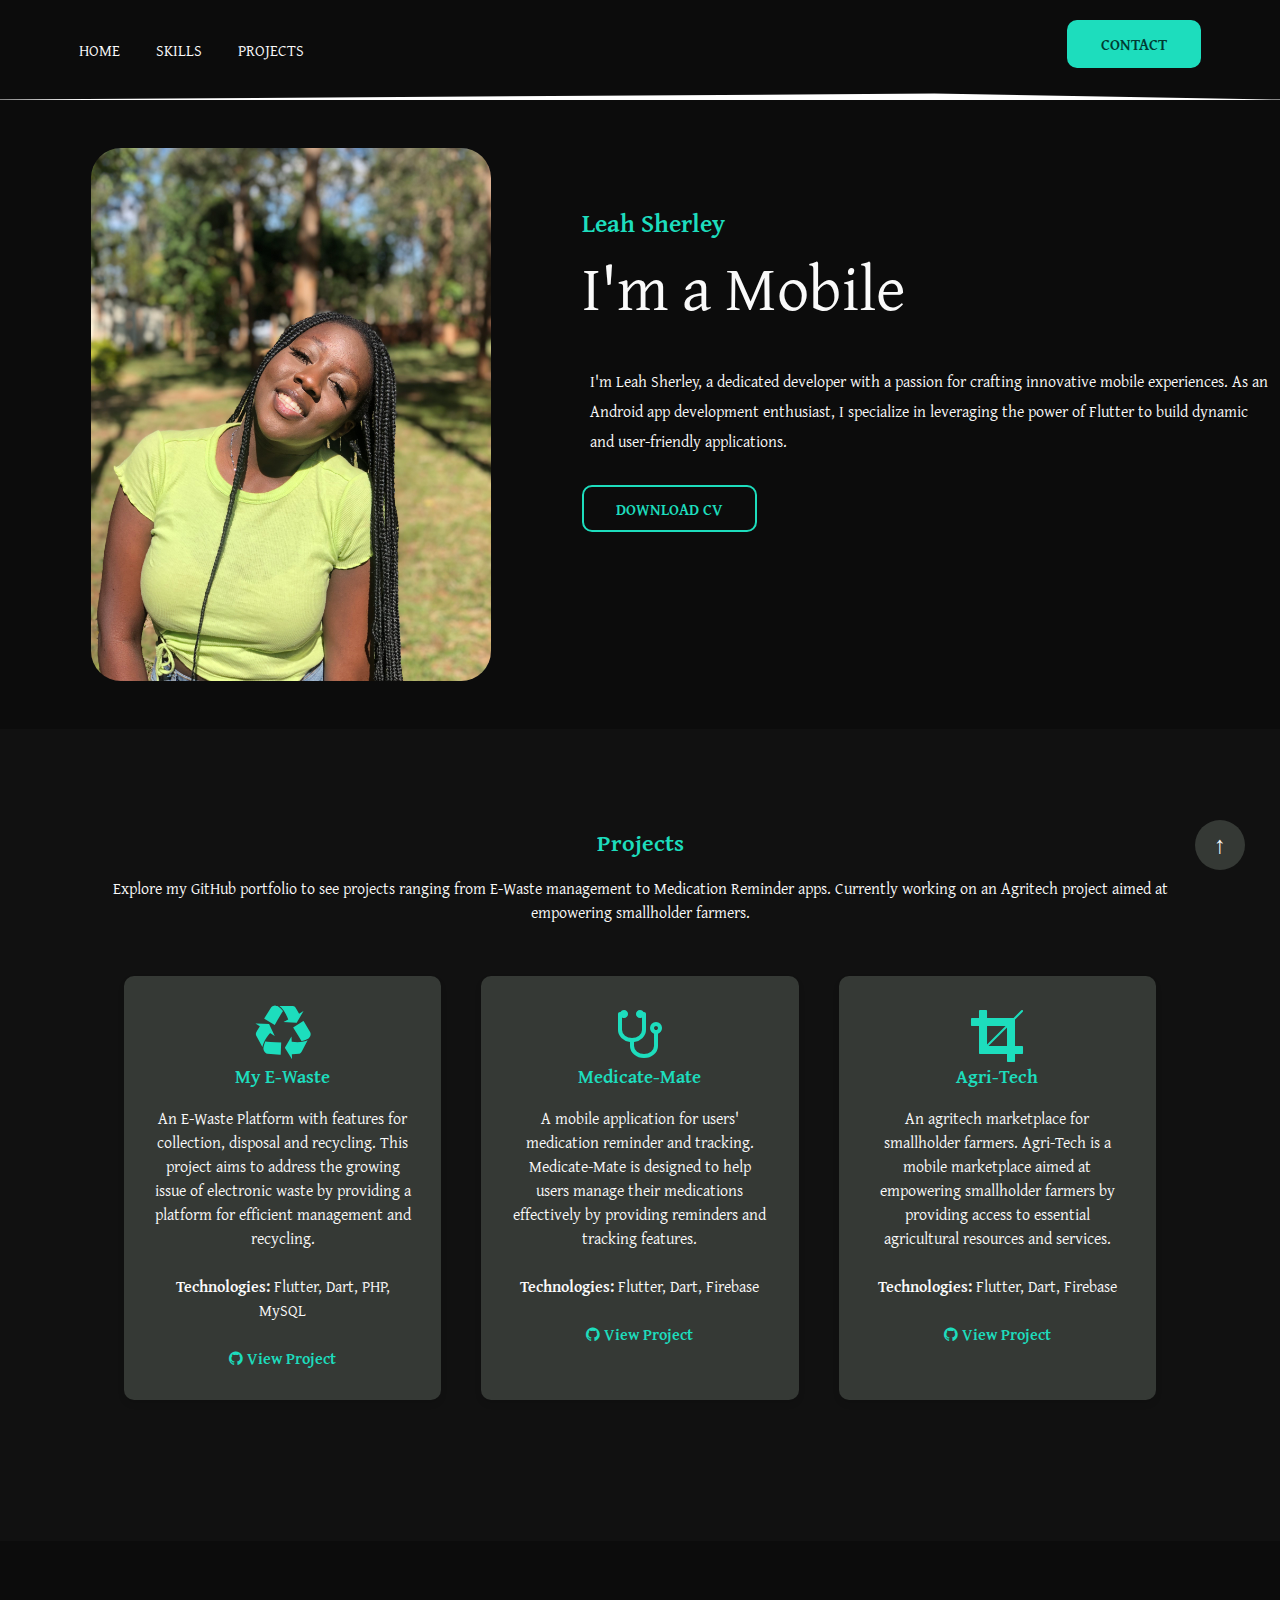
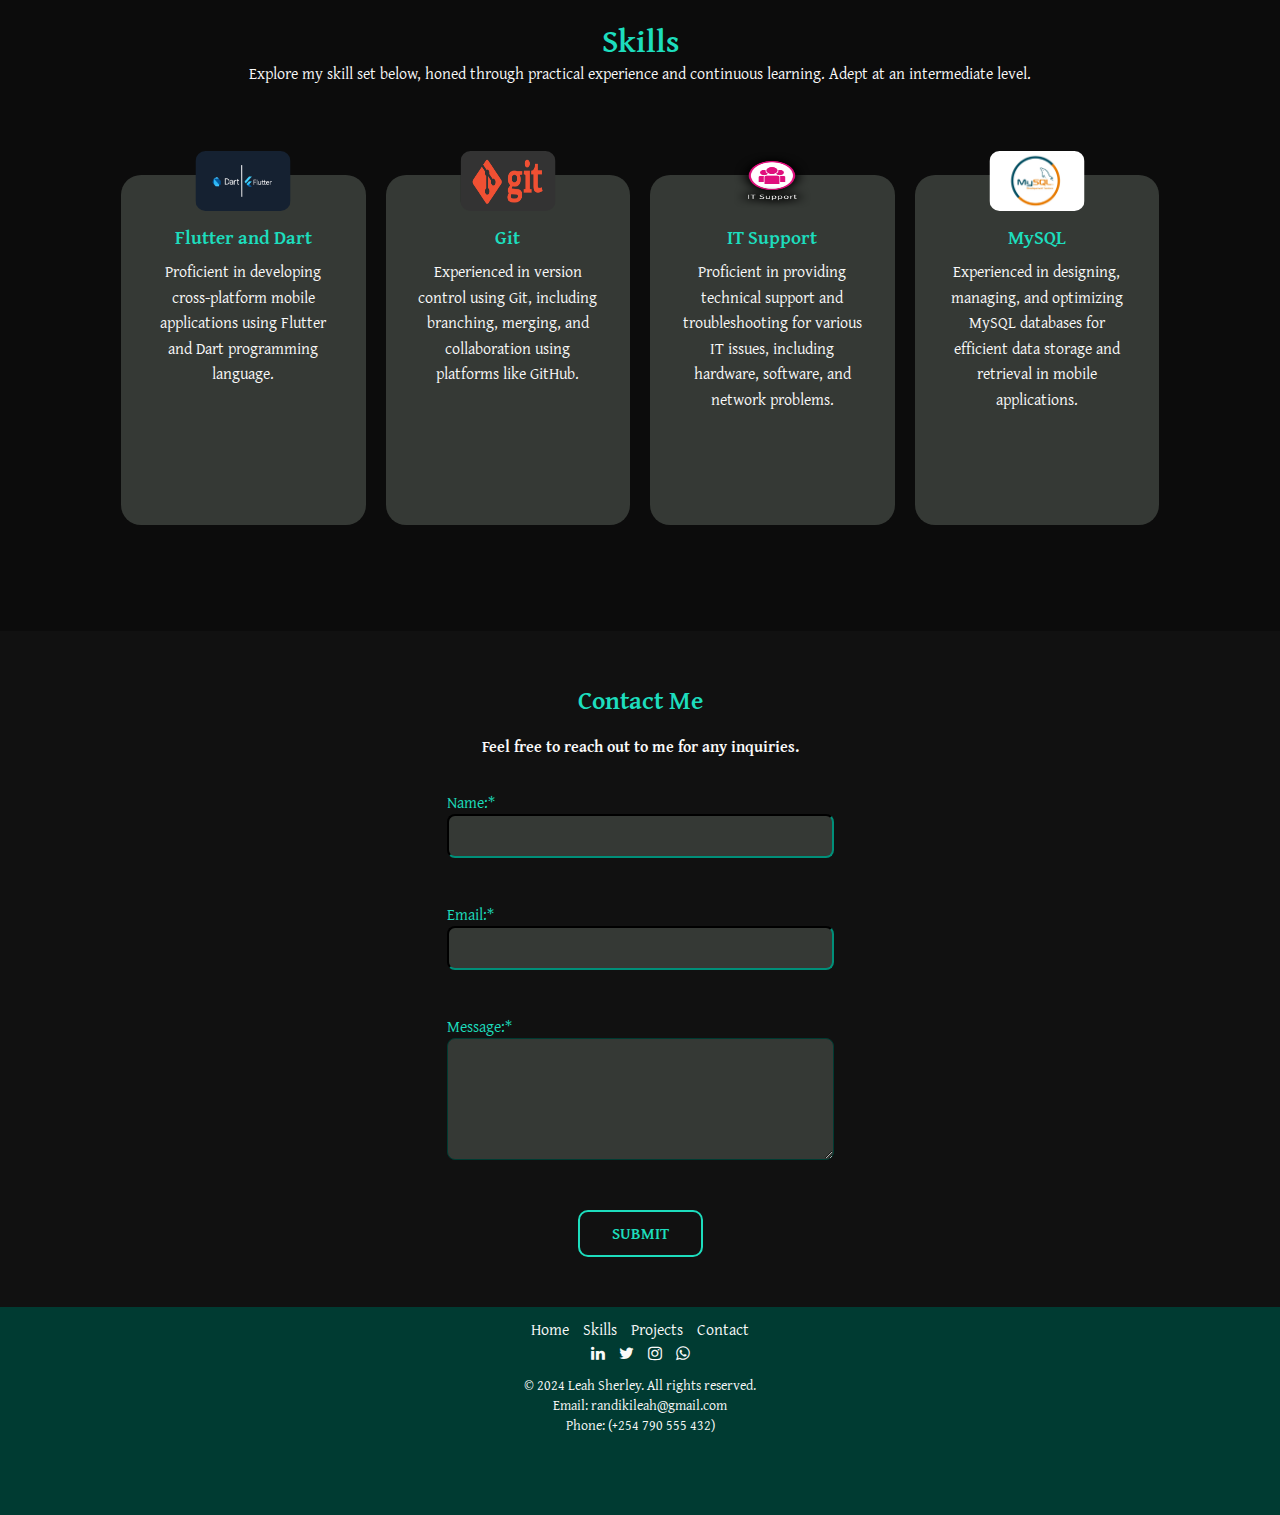
==== commit 19848137: "Added more style and layout" ====
--- a/portfolio2.html
+++ b/portfolio2.html
@@ -37,9 +37,7 @@
                 <span id="developer-text">Developer</span>
             </h1>
             <p>
-                My name is Leah Sherley. I am passionate about mobile application development, particularly Android app development. I enjoy staying updated with the latest technologies and trends in the mobile development industry, constantly seeking to improve my skills
-                and expand my knowledge. In addition to mobile app development, I have experience in web development using technologies such as HTML, CSS, and JavaScript. I have worked on various projects where I have applied my skills in front-end and
-                back-end development.
+                I'm Leah Sherley, a dedicated developer with a passion for crafting innovative mobile experiences. As an Android app development enthusiast, I specialize in leveraging the power of Flutter to build dynamic and user-friendly applications.
             </p>
             <div>
                 <a href="https://drive.google.com/uc?export=download&id=1IxdCJ3FiOMbYZynX-vOIn98LqghZPm8A" class="btn btn-secondary" download>Download CV</a>
@@ -57,7 +55,7 @@
                 <div class="project">
                     <h3><i class="fa fa-recycle fa-3x"></i><br>My E-Waste</h3>
                     <p>
-                        An E-Waste Platform with features for collection, disposal and recycling.
+                        An E-Waste Platform with features for collection, disposal and recycling. This project aims to address the growing issue of electronic waste by providing a platform for efficient management and recycling.
                     </p>
                     <p><strong>Technologies:</strong> Flutter, Dart, PHP, MySQL</p>
                     <a href="https://github.com/LeahSherley/E-Waste-Management ">
@@ -69,14 +67,14 @@
                         <br>Medicate-Mate
                     </h3>
                     <p>
-                        A mobile application for users' medication reminder and tracking.
+                        A mobile application for users' medication reminder and tracking. Medicate-Mate is designed to help users manage their medications effectively by providing reminders and tracking features.
                     </p>
                     <p><strong>Technologies:</strong> Flutter, Dart, Firebase</p>
                     <a href="https://github.com/LeahSherley/MedicateMate "><i class="fa fa-github "></i> View Project</a>
                 </div>
                 <div class="project">
                     <h3><i class="fa fa-crop fa-3x"></i><br>Agri-Tech</h3>
-                    <p>An agritech marketplace for smallholder farmers</p>
+                    <p>An agritech marketplace for smallholder farmers. Agri-Tech is a mobile marketplace aimed at empowering smallholder farmers by providing access to essential agricultural resources and services.</p>
                     <p><strong>Technologies:</strong> Flutter, Dart, Firebase</p>
                     <a href="#"> <i class="fa fa-github "></i> View Project</a>
                 </div>
@@ -115,7 +113,7 @@
                     <img src="/images/MySQL-Logo.jpg " alt="MySQL " />
                     <h2>MySQL</h2>
                     <p>
-                        Experienced in designing, managing, and optimizing MySQL databases for efficient data storage and retrieval in web applications.
+                        Experienced in designing, managing, and optimizing MySQL databases for efficient data storage and retrieval in mobile applications.
                     </p>
                 </div>
             </div>
@@ -157,10 +155,14 @@
                     <a href="# "><i class="fa fa-linkedin "></i></a>
                     <a href="# "><i class="fa fa-twitter "></i></a>
                     <a href="# "><i class="fa fa-instagram "></i></a>
-                    <a href="# "><i class="fa fa-whatsapp "></i></a>
+                    <a href="https://wa.me/254735969544"><i class="fa fa-whatsapp "></i></a>
                 </div>
             </div>
-            <p class="copyright">© 2024 Leah Sherley. All rights reserved.</p>
+            <p class="copyright">© 2024 Leah Sherley. All rights reserved.<br>Email: randikileah@gmail.com
+                <br>Phone: (+254 790 555 432)
+            </p>
+
+
         </div>
     </footer>
     <button onclick="scrollToTop()" id="scrollToTopBtn">&#8593;</button>
@@ -170,4 +172,6 @@
 
 </html>
 
+</html>
+
 </html>--- a/style2.css
+++ b/style2.css
@@ -457,9 +457,45 @@
             visibility: visible;
             z-index: 999;
         }
+        
+        form input:required,
+        form textarea:required {
+            border-color: var(--secondary);
+        }
+        
+        form input:required:focus,
+        form textarea:required:focus {
+            border-color: var(--secondary);
+        }
+        
+        form label:after {
+            content: "*";
+            color: var(--primary);
+        }
         /* For screens smaller than 992px */
         
         @media screen and (max-width: 992px) {
+            header nav {
+                flex-direction: column;
+                align-items: center;
+                text-align: center;
+            }
+            header nav .nav-items {
+                margin-top: 1rem;
+            }
+            .hero {
+                flex-direction: column;
+                text-align: center;
+                padding: 10px;
+            }
+            .hero .image img {
+                width: 100%;
+                max-width: 300px;
+                margin-bottom: 2rem;
+            }
+            .hero .Information {
+                margin-top: 0;
+            }
             header nav .nav-items a {
                 margin-right: 1rem;
             }
@@ -472,6 +508,10 @@
                 text-align: center;
                 justify-content: center;
             }
+            section.skills .card-grid .card {
+                flex: 0 1 calc(50% - 20px);
+                padding: 20px;
+            }
         }
         /* For screens smaller than 768px */
         
@@ -505,6 +545,7 @@
             }
             section.skills .card-grid .card {
                 flex: 0 1 calc(50% - 20px);
+                padding: 20px;
             }
             .project {
                 width: calc(50% - 40px);
@@ -541,7 +582,7 @@
             }
             section.skills .card-grid .card {
                 flex: 0 1 calc(100% - 20px);
-                margin: 15px;
+                padding: 20px;
             }
             .project {
                 width: calc(100% - 20px);
